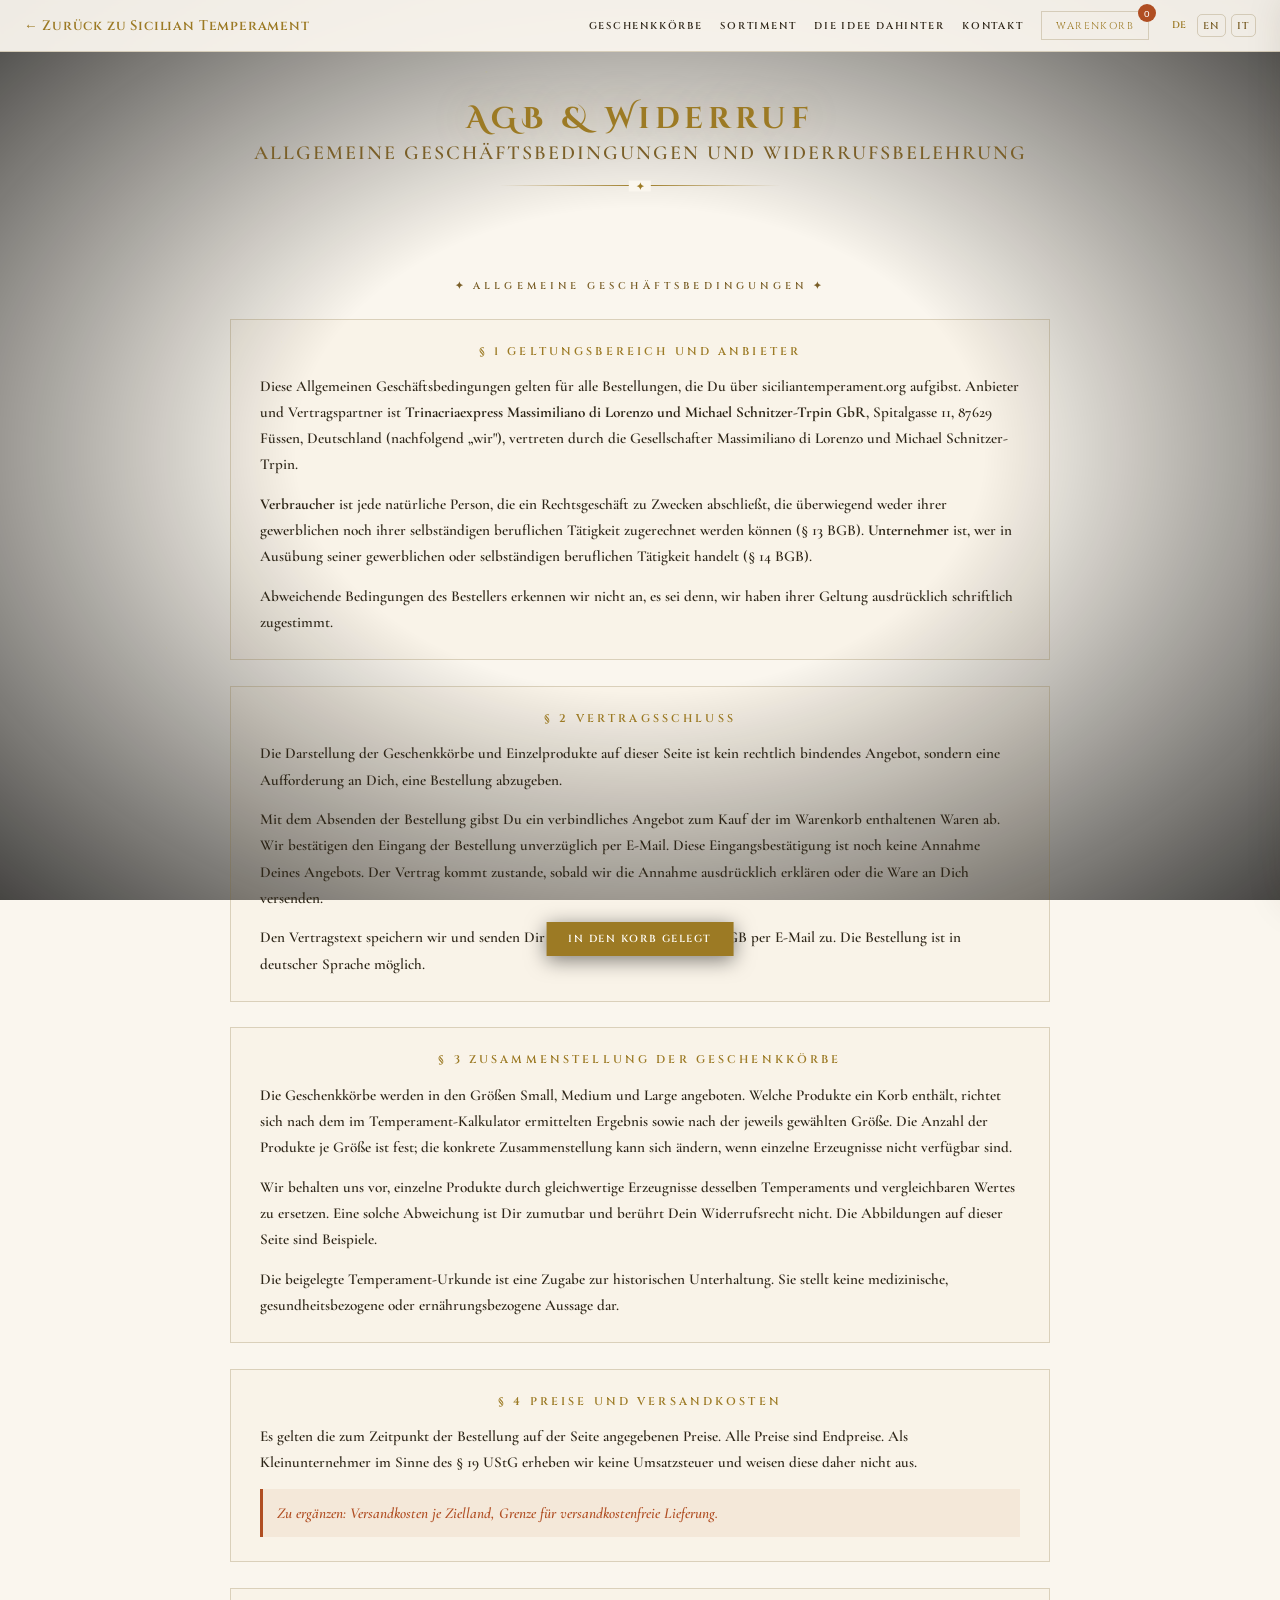
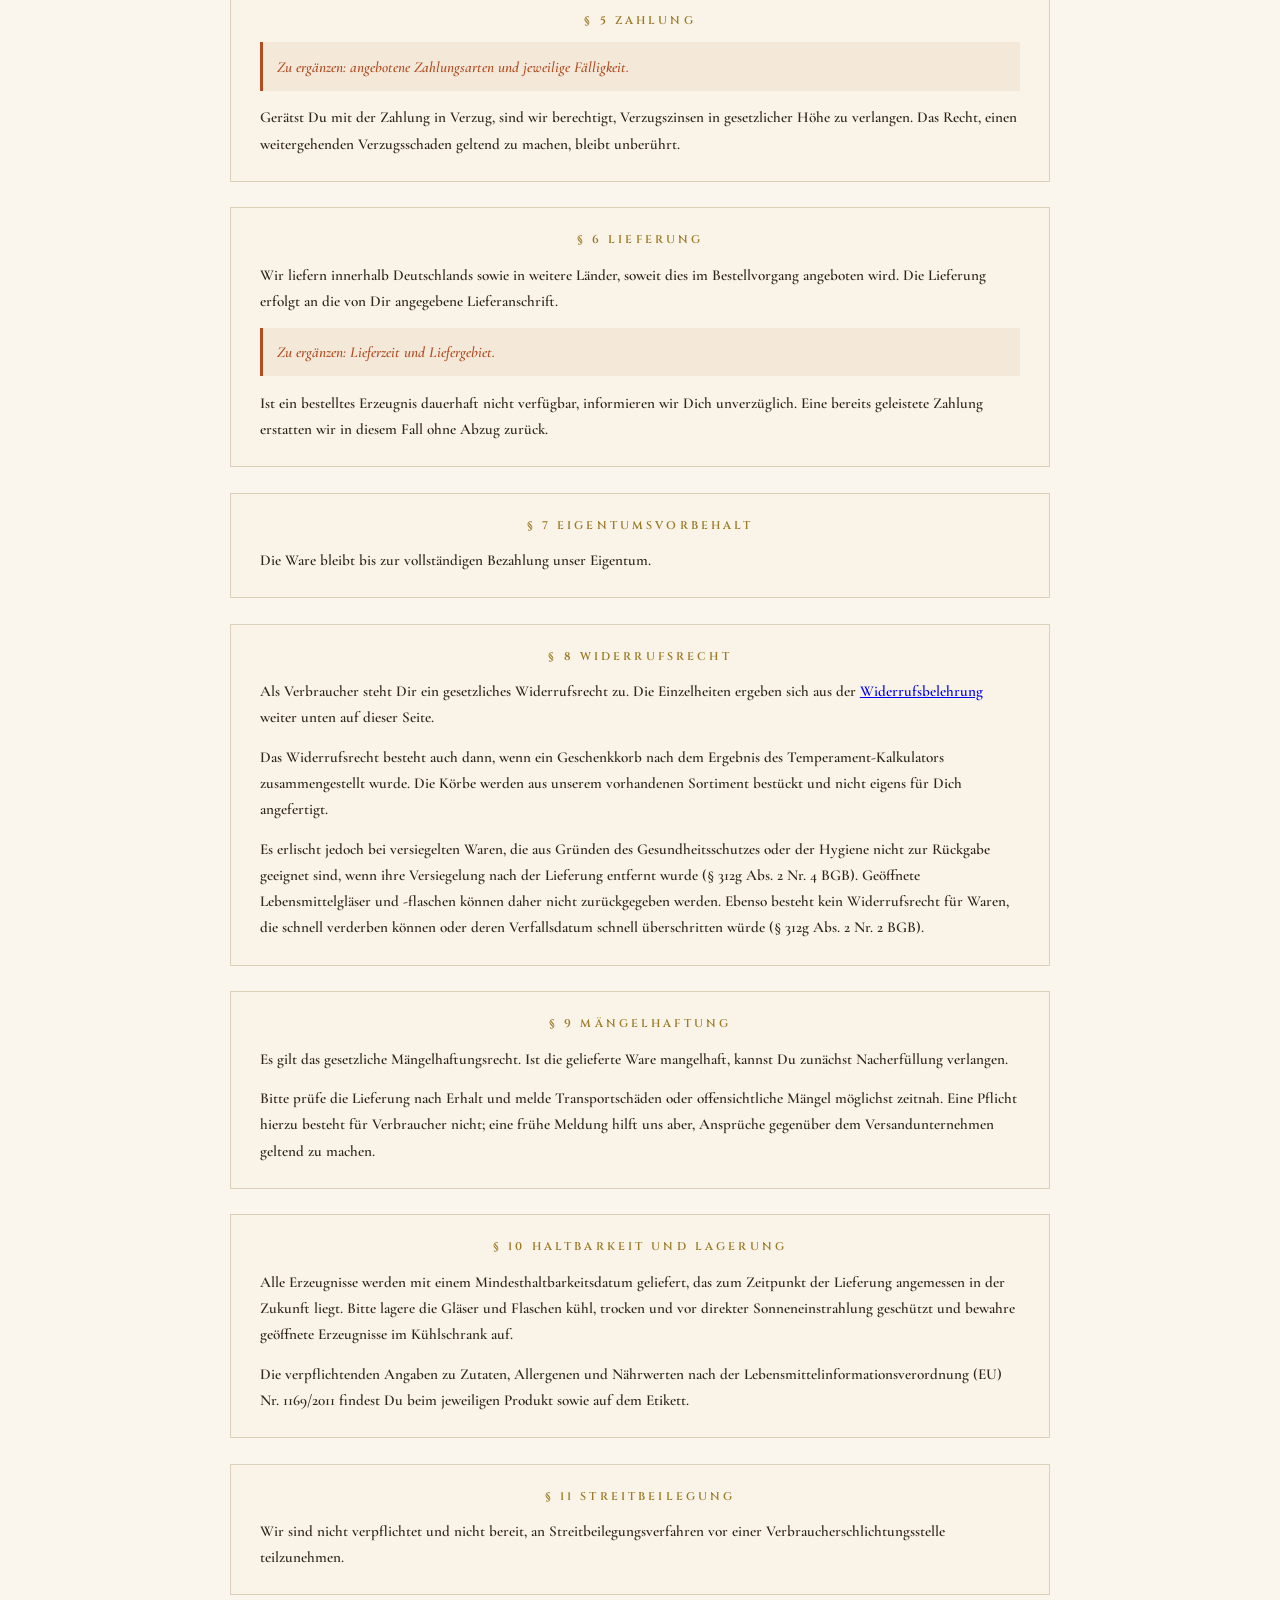
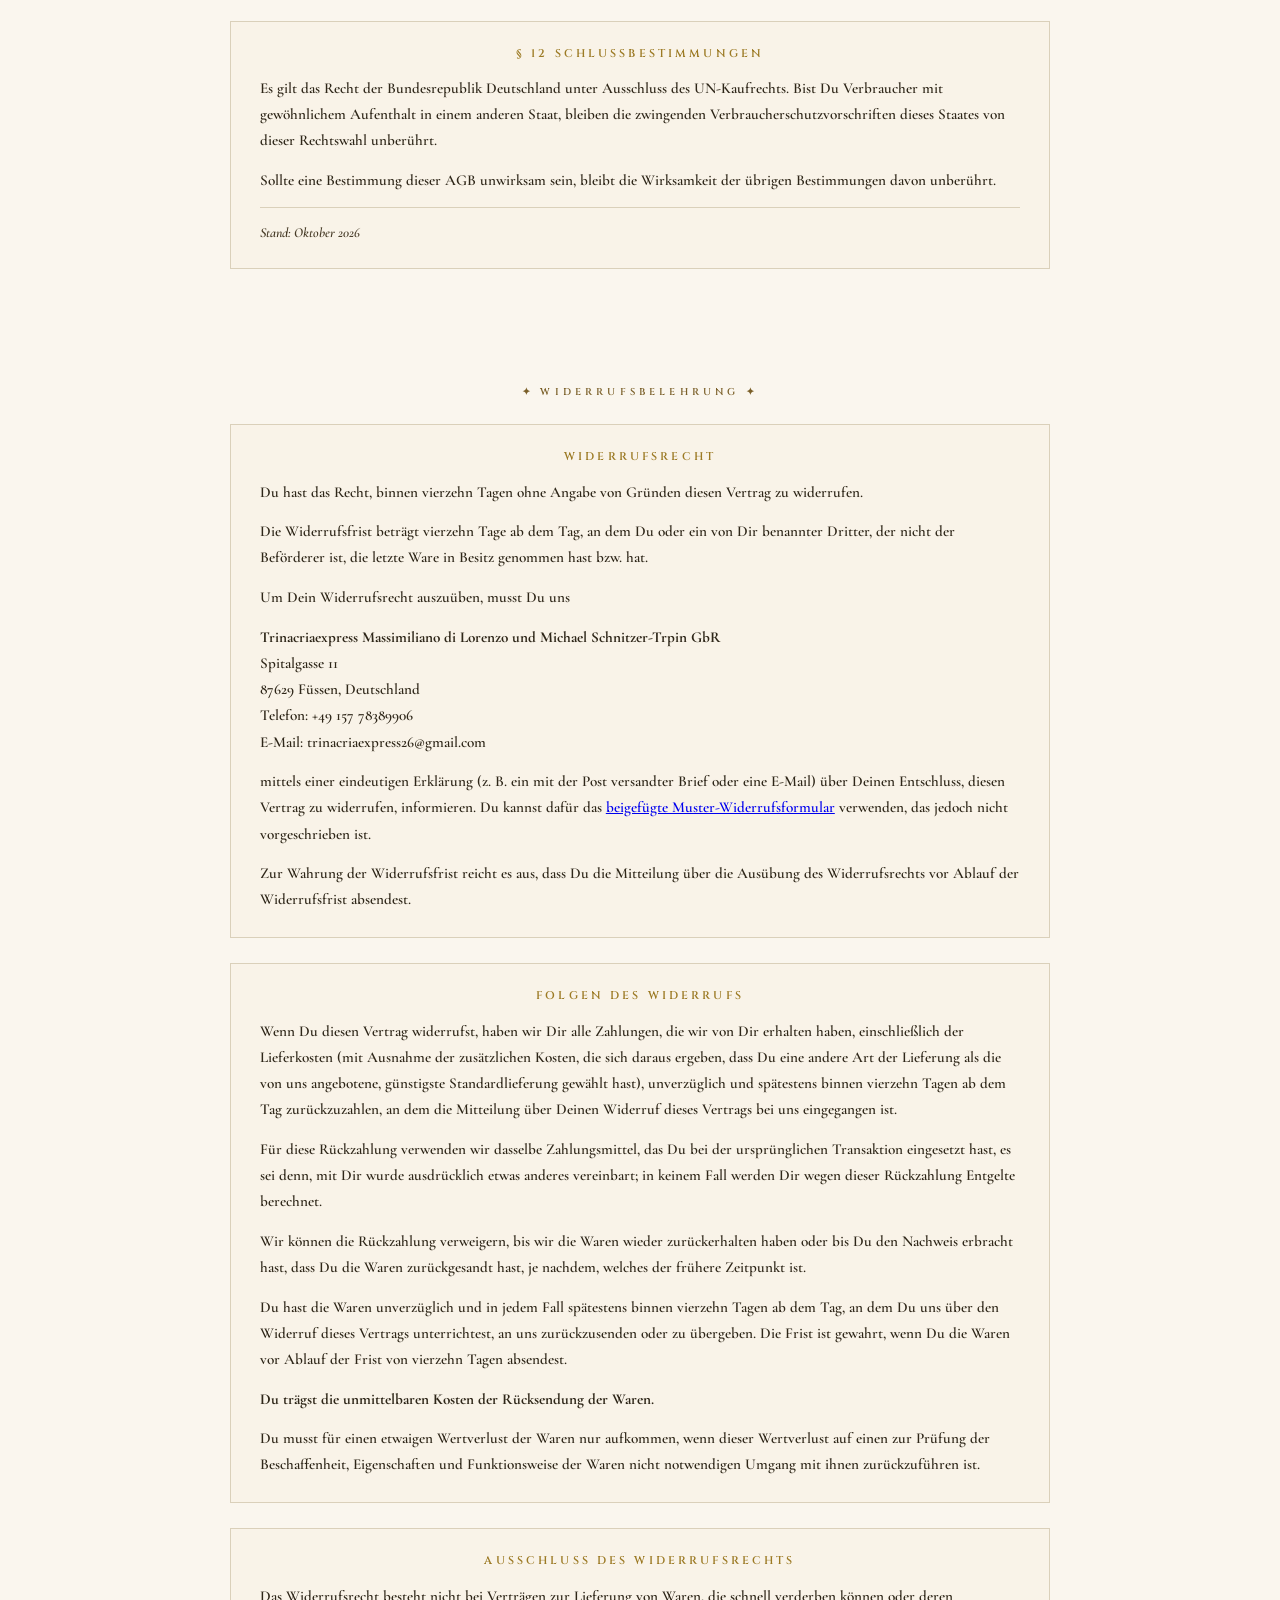
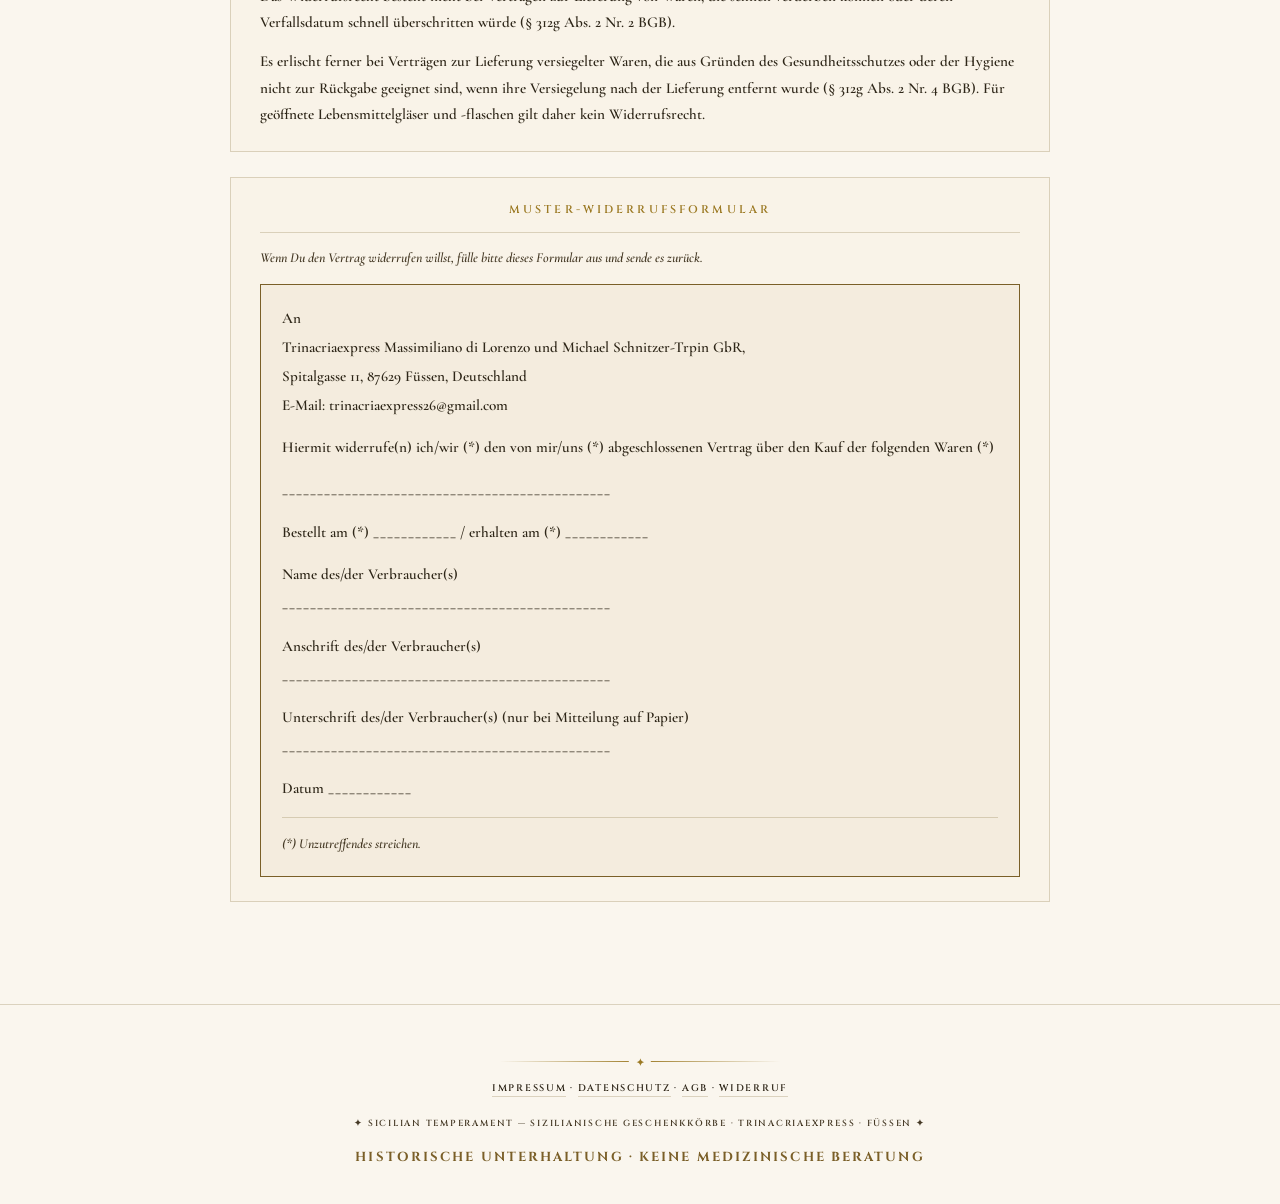
==== 01_website/agb.html @ 73ef7d47 "LMIV-Pflichtangaben im Sortiment Jede Produktkarte hat jetzt einen aufklappbaren Bereich mit Bezeich" ====
<!DOCTYPE html>
<html lang="de">
<head>
<meta charset="UTF-8">
<meta name="viewport" content="width=device-width, initial-scale=1.0">
<title>AGB &amp; Widerrufsbelehrung · Sicilian Temperament</title>
<meta name="description" content="Allgemeine Geschäftsbedingungen, Widerrufsbelehrung und Widerrufsformular von Sicilian Temperament — Trinacriaexpress, Füssen.">
<link rel="stylesheet" href="styles.css?v=31">
</head>
<body>
<div class="wrap">

<nav>
  <a class="nav-logo nav-back" href="index.html">← Zurück zu Sicilian Temperament</a>
  <div class="nav-links">
    <a href="index.html">Geschenkkörbe</a>
    <a href="sortiment.html">Sortiment</a>
    <a href="lehre.html">Die Idee dahinter</a>
    <a href="kontakt.html">Kontakt</a>
    <button class="cart-btn" onclick="toggleCart()">Warenkorb <span class="cart-count" id="cartCount">0</span></button>
    <span class="lang-switch">
      <span class="lang-cur">DE</span>
      <a href="https://siciliantemperament-org.translate.goog/agb.html?_x_tr_sl=de&amp;_x_tr_tl=en&amp;_x_tr_hl=de" rel="nofollow">EN</a>
      <a href="https://siciliantemperament-org.translate.goog/agb.html?_x_tr_sl=de&amp;_x_tr_tl=it&amp;_x_tr_hl=de" rel="nofollow">IT</a>
    </span>
  </div>
</nav>

<div class="hero" id="top">
  <h1>AGB &amp; Widerruf</h1>
  <div class="hero-sub">Allgemeine Geschäftsbedingungen und Widerrufsbelehrung</div>
  <div class="hdiv"></div>
</div>

<section id="agb">
  <div class="sec-label">✦ Allgemeine Geschäftsbedingungen ✦</div>

  <div class="legal-box">
    <div class="legal-title">§ 1 Geltungsbereich und Anbieter</div>
    <div class="legal-text">
      <p>
        Diese Allgemeinen Geschäftsbedingungen gelten für alle Bestellungen, die Du über
        siciliantemperament.org aufgibst. Anbieter und Vertragspartner ist
        <strong>Trinacriaexpress Massimiliano di Lorenzo und Michael Schnitzer-Trpin GbR</strong>,
        Spitalgasse 11, 87629 Füssen, Deutschland (nachfolgend „wir"), vertreten durch die
        Gesellschafter Massimiliano di Lorenzo und Michael Schnitzer-Trpin.
      </p>
      <p>
        <strong>Verbraucher</strong> ist jede natürliche Person, die ein Rechtsgeschäft zu Zwecken
        abschließt, die überwiegend weder ihrer gewerblichen noch ihrer selbständigen beruflichen
        Tätigkeit zugerechnet werden können (§ 13 BGB). <strong>Unternehmer</strong> ist, wer in
        Ausübung seiner gewerblichen oder selbständigen beruflichen Tätigkeit handelt (§ 14 BGB).
      </p>
      <p>
        Abweichende Bedingungen des Bestellers erkennen wir nicht an, es sei denn, wir haben ihrer
        Geltung ausdrücklich schriftlich zugestimmt.
      </p>
    </div>
  </div>

  <div class="legal-box">
    <div class="legal-title">§ 2 Vertragsschluss</div>
    <div class="legal-text">
      <p>
        Die Darstellung der Geschenkkörbe und Einzelprodukte auf dieser Seite ist kein rechtlich
        bindendes Angebot, sondern eine Aufforderung an Dich, eine Bestellung abzugeben.
      </p>
      <p>
        Mit dem Absenden der Bestellung gibst Du ein verbindliches Angebot zum Kauf der im Warenkorb
        enthaltenen Waren ab. Wir bestätigen den Eingang der Bestellung unverzüglich per E-Mail.
        Diese Eingangsbestätigung ist noch keine Annahme Deines Angebots. Der Vertrag kommt zustande,
        sobald wir die Annahme ausdrücklich erklären oder die Ware an Dich versenden.
      </p>
      <p>
        Den Vertragstext speichern wir und senden Dir die Bestelldaten sowie diese AGB per E-Mail zu.
        Die Bestellung ist in deutscher Sprache möglich.
      </p>
    </div>
  </div>

  <div class="legal-box">
    <div class="legal-title">§ 3 Zusammenstellung der Geschenkkörbe</div>
    <div class="legal-text">
      <p>
        Die Geschenkkörbe werden in den Größen Small, Medium und Large angeboten. Welche Produkte
        ein Korb enthält, richtet sich nach dem im Temperament-Kalkulator ermittelten Ergebnis sowie
        nach der jeweils gewählten Größe. Die Anzahl der Produkte je Größe ist fest; die konkrete
        Zusammenstellung kann sich ändern, wenn einzelne Erzeugnisse nicht verfügbar sind.
      </p>
      <p>
        Wir behalten uns vor, einzelne Produkte durch gleichwertige Erzeugnisse desselben
        Temperaments und vergleichbaren Wertes zu ersetzen. Eine solche Abweichung ist Dir zumutbar
        und berührt Dein Widerrufsrecht nicht. Die Abbildungen auf dieser Seite sind Beispiele.
      </p>
      <p>
        Die beigelegte Temperament-Urkunde ist eine Zugabe zur historischen Unterhaltung. Sie stellt
        keine medizinische, gesundheitsbezogene oder ernährungsbezogene Aussage dar.
      </p>
    </div>
  </div>

  <div class="legal-box">
    <div class="legal-title">§ 4 Preise und Versandkosten</div>
    <div class="legal-text">
      <p>
        Es gelten die zum Zeitpunkt der Bestellung auf der Seite angegebenen Preise. Alle Preise sind
        Endpreise. Als Kleinunternehmer im Sinne des § 19 UStG erheben wir keine Umsatzsteuer und
        weisen diese daher nicht aus.
      </p>
      <p class="legal-luecke">
        Zu ergänzen: Versandkosten je Zielland, Grenze für versandkostenfreie Lieferung.
      </p>
    </div>
  </div>

  <div class="legal-box">
    <div class="legal-title">§ 5 Zahlung</div>
    <div class="legal-text">
      <p class="legal-luecke">
        Zu ergänzen: angebotene Zahlungsarten und jeweilige Fälligkeit.
      </p>
      <p>
        Gerätst Du mit der Zahlung in Verzug, sind wir berechtigt, Verzugszinsen in gesetzlicher Höhe
        zu verlangen. Das Recht, einen weitergehenden Verzugsschaden geltend zu machen, bleibt unberührt.
      </p>
    </div>
  </div>

  <div class="legal-box">
    <div class="legal-title">§ 6 Lieferung</div>
    <div class="legal-text">
      <p>
        Wir liefern innerhalb Deutschlands sowie in weitere Länder, soweit dies im Bestellvorgang
        angeboten wird. Die Lieferung erfolgt an die von Dir angegebene Lieferanschrift.
      </p>
      <p class="legal-luecke">
        Zu ergänzen: Lieferzeit und Liefergebiet.
      </p>
      <p>
        Ist ein bestelltes Erzeugnis dauerhaft nicht verfügbar, informieren wir Dich unverzüglich.
        Eine bereits geleistete Zahlung erstatten wir in diesem Fall ohne Abzug zurück.
      </p>
    </div>
  </div>

  <div class="legal-box">
    <div class="legal-title">§ 7 Eigentumsvorbehalt</div>
    <div class="legal-text">
      <p>
        Die Ware bleibt bis zur vollständigen Bezahlung unser Eigentum.
      </p>
    </div>
  </div>

  <div class="legal-box">
    <div class="legal-title">§ 8 Widerrufsrecht</div>
    <div class="legal-text">
      <p>
        Als Verbraucher steht Dir ein gesetzliches Widerrufsrecht zu. Die Einzelheiten ergeben sich
        aus der <a href="#widerruf">Widerrufsbelehrung</a> weiter unten auf dieser Seite.
      </p>
      <p>
        Das Widerrufsrecht besteht auch dann, wenn ein Geschenkkorb nach dem Ergebnis des
        Temperament-Kalkulators zusammengestellt wurde. Die Körbe werden aus unserem vorhandenen
        Sortiment bestückt und nicht eigens für Dich angefertigt.
      </p>
      <p>
        Es erlischt jedoch bei versiegelten Waren, die aus Gründen des Gesundheitsschutzes oder der
        Hygiene nicht zur Rückgabe geeignet sind, wenn ihre Versiegelung nach der Lieferung entfernt
        wurde (§ 312g Abs. 2 Nr. 4 BGB). Geöffnete Lebensmittelgläser und ‑flaschen können daher
        nicht zurückgegeben werden. Ebenso besteht kein Widerrufsrecht für Waren, die schnell
        verderben können oder deren Verfallsdatum schnell überschritten würde
        (§ 312g Abs. 2 Nr. 2 BGB).
      </p>
    </div>
  </div>

  <div class="legal-box">
    <div class="legal-title">§ 9 Mängelhaftung</div>
    <div class="legal-text">
      <p>
        Es gilt das gesetzliche Mängelhaftungsrecht. Ist die gelieferte Ware mangelhaft, kannst Du
        zunächst Nacherfüllung verlangen.
      </p>
      <p>
        Bitte prüfe die Lieferung nach Erhalt und melde Transportschäden oder offensichtliche Mängel
        möglichst zeitnah. Eine Pflicht hierzu besteht für Verbraucher nicht; eine frühe Meldung hilft
        uns aber, Ansprüche gegenüber dem Versandunternehmen geltend zu machen.
      </p>
    </div>
  </div>

  <div class="legal-box">
    <div class="legal-title">§ 10 Haltbarkeit und Lagerung</div>
    <div class="legal-text">
      <p>
        Alle Erzeugnisse werden mit einem Mindesthaltbarkeitsdatum geliefert, das zum Zeitpunkt der
        Lieferung angemessen in der Zukunft liegt. Bitte lagere die Gläser und Flaschen kühl, trocken
        und vor direkter Sonneneinstrahlung geschützt und bewahre geöffnete Erzeugnisse im Kühlschrank auf.
      </p>
      <p>
        Die verpflichtenden Angaben zu Zutaten, Allergenen und Nährwerten nach der
        Lebensmittelinformationsverordnung (EU) Nr. 1169/2011 findest Du beim jeweiligen Produkt
        sowie auf dem Etikett.
      </p>
    </div>
  </div>

  <div class="legal-box">
    <div class="legal-title">§ 11 Streitbeilegung</div>
    <div class="legal-text">
      <p>
        Wir sind nicht verpflichtet und nicht bereit, an Streitbeilegungsverfahren vor einer
        Verbraucherschlichtungsstelle teilzunehmen.
      </p>
    </div>
  </div>

  <div class="legal-box">
    <div class="legal-title">§ 12 Schlussbestimmungen</div>
    <div class="legal-text">
      <p>
        Es gilt das Recht der Bundesrepublik Deutschland unter Ausschluss des UN-Kaufrechts. Bist Du
        Verbraucher mit gewöhnlichem Aufenthalt in einem anderen Staat, bleiben die zwingenden
        Verbraucherschutzvorschriften dieses Staates von dieser Rechtswahl unberührt.
      </p>
      <p>
        Sollte eine Bestimmung dieser AGB unwirksam sein, bleibt die Wirksamkeit der übrigen
        Bestimmungen davon unberührt.
      </p>
      <p class="legal-note">Stand: Oktober 2026</p>
    </div>
  </div>
</section>

<section id="widerruf">
  <div class="sec-label">✦ Widerrufsbelehrung ✦</div>

  <div class="legal-box">
    <div class="legal-title">Widerrufsrecht</div>
    <div class="legal-text">
      <p>
        Du hast das Recht, binnen vierzehn Tagen ohne Angabe von Gründen diesen Vertrag zu widerrufen.
      </p>
      <p>
        Die Widerrufsfrist beträgt vierzehn Tage ab dem Tag, an dem Du oder ein von Dir benannter
        Dritter, der nicht der Beförderer ist, die letzte Ware in Besitz genommen hast bzw. hat.
      </p>
      <p>
        Um Dein Widerrufsrecht auszuüben, musst Du uns
      </p>
      <p>
        <strong>Trinacriaexpress Massimiliano di Lorenzo und Michael Schnitzer-Trpin GbR</strong><br>
        Spitalgasse 11<br>
        87629 Füssen, Deutschland<br>
        Telefon: +49 157 78389906<br>
        E-Mail: trinacriaexpress26@gmail.com
      </p>
      <p>
        mittels einer eindeutigen Erklärung (z. B. ein mit der Post versandter Brief oder eine E-Mail)
        über Deinen Entschluss, diesen Vertrag zu widerrufen, informieren. Du kannst dafür das
        <a href="#widerrufsformular">beigefügte Muster-Widerrufsformular</a> verwenden, das jedoch
        nicht vorgeschrieben ist.
      </p>
      <p>
        Zur Wahrung der Widerrufsfrist reicht es aus, dass Du die Mitteilung über die Ausübung des
        Widerrufsrechts vor Ablauf der Widerrufsfrist absendest.
      </p>
    </div>
  </div>

  <div class="legal-box">
    <div class="legal-title">Folgen des Widerrufs</div>
    <div class="legal-text">
      <p>
        Wenn Du diesen Vertrag widerrufst, haben wir Dir alle Zahlungen, die wir von Dir erhalten
        haben, einschließlich der Lieferkosten (mit Ausnahme der zusätzlichen Kosten, die sich daraus
        ergeben, dass Du eine andere Art der Lieferung als die von uns angebotene, günstigste
        Standardlieferung gewählt hast), unverzüglich und spätestens binnen vierzehn Tagen ab dem Tag
        zurückzuzahlen, an dem die Mitteilung über Deinen Widerruf dieses Vertrags bei uns eingegangen
        ist.
      </p>
      <p>
        Für diese Rückzahlung verwenden wir dasselbe Zahlungsmittel, das Du bei der ursprünglichen
        Transaktion eingesetzt hast, es sei denn, mit Dir wurde ausdrücklich etwas anderes vereinbart;
        in keinem Fall werden Dir wegen dieser Rückzahlung Entgelte berechnet.
      </p>
      <p>
        Wir können die Rückzahlung verweigern, bis wir die Waren wieder zurückerhalten haben oder bis
        Du den Nachweis erbracht hast, dass Du die Waren zurückgesandt hast, je nachdem, welches der
        frühere Zeitpunkt ist.
      </p>
      <p>
        Du hast die Waren unverzüglich und in jedem Fall spätestens binnen vierzehn Tagen ab dem Tag,
        an dem Du uns über den Widerruf dieses Vertrags unterrichtest, an uns zurückzusenden oder zu
        übergeben. Die Frist ist gewahrt, wenn Du die Waren vor Ablauf der Frist von vierzehn Tagen
        absendest.
      </p>
      <p>
        <strong>Du trägst die unmittelbaren Kosten der Rücksendung der Waren.</strong>
      </p>
      <p>
        Du musst für einen etwaigen Wertverlust der Waren nur aufkommen, wenn dieser Wertverlust auf
        einen zur Prüfung der Beschaffenheit, Eigenschaften und Funktionsweise der Waren nicht
        notwendigen Umgang mit ihnen zurückzuführen ist.
      </p>
    </div>
  </div>

  <div class="legal-box">
    <div class="legal-title">Ausschluss des Widerrufsrechts</div>
    <div class="legal-text">
      <p>
        Das Widerrufsrecht besteht nicht bei Verträgen zur Lieferung von Waren, die schnell verderben
        können oder deren Verfallsdatum schnell überschritten würde (§ 312g Abs. 2 Nr. 2 BGB).
      </p>
      <p>
        Es erlischt ferner bei Verträgen zur Lieferung versiegelter Waren, die aus Gründen des
        Gesundheitsschutzes oder der Hygiene nicht zur Rückgabe geeignet sind, wenn ihre Versiegelung
        nach der Lieferung entfernt wurde (§ 312g Abs. 2 Nr. 4 BGB). Für geöffnete Lebensmittelgläser
        und ‑flaschen gilt daher kein Widerrufsrecht.
      </p>
    </div>
  </div>

  <div class="legal-box" id="widerrufsformular">
    <div class="legal-title">Muster-Widerrufsformular</div>
    <div class="legal-text">
      <p class="legal-note">
        Wenn Du den Vertrag widerrufen willst, fülle bitte dieses Formular aus und sende es zurück.
      </p>
      <div class="widerruf-formular">
        <p>
          An<br>
          Trinacriaexpress Massimiliano di Lorenzo und Michael Schnitzer-Trpin GbR,<br>
          Spitalgasse 11, 87629 Füssen, Deutschland<br>
          E-Mail: trinacriaexpress26@gmail.com
        </p>
        <p>
          Hiermit widerrufe(n) ich/wir (*) den von mir/uns (*) abgeschlossenen Vertrag über den Kauf
          der folgenden Waren (*)
        </p>
        <p>
          _______________________________________________
        </p>
        <p>
          Bestellt am (*) ____________ / erhalten am (*) ____________
        </p>
        <p>
          Name des/der Verbraucher(s)<br>
          _______________________________________________
        </p>
        <p>
          Anschrift des/der Verbraucher(s)<br>
          _______________________________________________
        </p>
        <p>
          Unterschrift des/der Verbraucher(s) (nur bei Mitteilung auf Papier)<br>
          _______________________________________________
        </p>
        <p>
          Datum ____________
        </p>
        <p class="legal-note">(*) Unzutreffendes streichen.</p>
      </div>
    </div>
  </div>
</section>

<footer>
  <div class="hdiv"></div>
  <div class="footer-links">
    <a href="kontakt.html#rechtliches">Impressum</a> · <a href="kontakt.html#rechtliches">Datenschutz</a> · <a href="agb.html">AGB</a> · <a href="agb.html#widerruf">Widerruf</a>
  </div>
  <div class="colo" style="margin-top:1.2rem;">
    ✦ SICILIAN TEMPERAMENT — Sizilianische Geschenkkörbe · Trinacriaexpress · Füssen ✦
  </div>
  <div class="footer-hinweis">Historische Unterhaltung · Keine medizinische Beratung</div>
</footer>

<div class="overlay" id="overlay" onclick="toggleCart()"></div>
<div class="cart-drawer" id="cartDrawer">
  <div class="cart-head"><h3>Warenkorb</h3><button class="cart-close" onclick="toggleCart()">×</button></div>
  <div class="cart-items" id="cartItems"></div>
  <div class="cart-foot">
    <div class="cart-ziel" id="cartZiel"></div>
    <button class="checkout-btn" onclick="checkout()">Zur Kasse</button>
    <div class="cart-note">Unser Webshop ist bald bereit — die Bestellfunktion ist noch im Aufbau.</div>
  </div>
</div>
<div class="toast" id="toast">In den Korb gelegt</div>

</div>
<script src="data.js?v=21"></script>
<script src="cart.js?v=21"></script>
<script src="nav.js?v=21"></script>
</body>
</html>
---- 01_website/styles.css ----
@import url('https://fonts.googleapis.com/css2?family=IM+Fell+English:ital@0;1&family=Cinzel+Decorative:wght@400;700&family=Cinzel:wght@400;600;700&family=Cormorant+Garamond:ital,wght@0,400;0,500;0,600;0,700;1,400;1,500;1,600&family=Uncial+Antiqua&display=swap');

:root {
  --gold:#9c7a24; --gold-dim:#7a5f28; --gold-lt:#c9a84c;
  --ink:#1a140c; --ink-dim:#2e2618; --ink-faint:#463a26;
  --bg:#faf6ee; --card:#ffffff;
  --border:rgba(122,95,40,.24);
  --sang:#3f6bb0; --chol:#b04e22; --mel:#4f6b52; --phleg:#2f7690;
  --mercury:#6f4fa0;
  --tile:url("data:image/svg+xml,%3Csvg xmlns='http://www.w3.org/2000/svg' width='48' height='48'%3E%3Cdefs%3E%3Cpattern id='t' width='16' height='16' patternUnits='userSpaceOnUse'%3E%3Crect width='16' height='16' fill='%23f2e6c8'/%3E%3Cpath d='M8 1L15 8L8 15L1 8Z' fill='none' stroke='%232f6ea3' stroke-width='1.4'/%3E%3Ccircle cx='8' cy='8' r='2.3' fill='%23c9a227'/%3E%3Cpath d='M1 1L4 1M1 1L1 4' stroke='%23b04e22' stroke-width='1.2'/%3E%3C/pattern%3E%3C/defs%3E%3Crect width='48' height='48' fill='url(%23t)'/%3E%3C/svg%3E");
}
*{margin:0;padding:0;box-sizing:border-box;}
html{scroll-behavior:smooth;}
body{background:var(--bg);color:var(--ink);font-family:'IM Fell English',serif;font-size:17px;font-weight:600;min-height:100vh;overflow-x:hidden;}
body.home{background-image:linear-gradient(rgba(250,246,238,.93),rgba(250,246,238,.94)),url('images/geschenke-hero.jpg');background-attachment:fixed;background-size:cover;background-position:center;}
body::before{content:'';position:fixed;inset:0;pointer-events:none;z-index:0;background-image:
 radial-gradient(1px 1px at 8% 12%,rgba(255,255,200,.5) 0%,transparent 100%),
 radial-gradient(1.5px 1.5px at 38% 8%,rgba(255,255,200,.6) 0%,transparent 100%),
 radial-gradient(1px 1px at 68% 22%,rgba(255,255,200,.4) 0%,transparent 100%),
 radial-gradient(1.5px 1.5px at 79% 68%,rgba(255,255,200,.5) 0%,transparent 100%),
 radial-gradient(1px 1px at 13% 72%,rgba(255,255,200,.4) 0%,transparent 100%),
 radial-gradient(1.5px 1.5px at 58% 91%,rgba(255,255,200,.5) 0%,transparent 100%),
 radial-gradient(1px 1px at 22% 38%,rgba(255,255,200,.3) 0%,transparent 100%),
 radial-gradient(1px 1px at 91% 43%,rgba(255,255,200,.3) 0%,transparent 100%),
 radial-gradient(1px 1px at 73% 4%,rgba(255,255,200,.4) 0%,transparent 100%),
 radial-gradient(1px 1px at 4% 48%,rgba(255,255,200,.38) 0%,transparent 100%);}
body::after{content:'';position:fixed;inset:0;pointer-events:none;z-index:0;
 background:radial-gradient(ellipse at center,transparent 38%,rgba(0,0,0,.72) 100%);}
.wrap{position:relative;z-index:1;}

/* NAV */
nav{position:sticky;top:0;z-index:100;background:rgba(250,246,238,.94);backdrop-filter:blur(6px);border-bottom:1px solid var(--border);
 display:flex;align-items:center;justify-content:space-between;padding:.7rem 1.5rem;backdrop-filter:blur(6px);flex-wrap:wrap;gap:.5rem;}
.nav-logo{font-family:'Cinzel Decorative',serif;font-size:clamp(.85rem,2vw,1.15rem);color:var(--gold);letter-spacing:.06em;text-decoration:none;}
.nav-logo span{font-family:'Cinzel',serif;font-size:.55rem;letter-spacing:.32em;color:var(--gold-dim);display:block;text-transform:uppercase;}
.nav-back{font-family:'Cinzel',serif;font-size:clamp(.68rem,1.8vw,.85rem);letter-spacing:.06em;}
.nav-back:hover{color:var(--gold-lt);}
.nav-links{display:flex;gap:1.1rem;align-items:center;flex-wrap:wrap;}
.nav-links a{font-family:'Cinzel',serif;font-size:.62rem;letter-spacing:.18em;text-transform:uppercase;color:var(--ink-dim);text-decoration:none;transition:color .2s;}
.nav-links a:hover{color:var(--gold);}
.cart-btn{position:relative;cursor:pointer;background:none;border:1px solid var(--border);color:var(--gold);
 font-family:'Cinzel',serif;font-size:.62rem;letter-spacing:.14em;text-transform:uppercase;padding:.4rem .9rem;transition:all .2s;}
.cart-btn:hover{border-color:var(--gold);background:rgba(201,168,76,.06);}
.lang-switch{display:inline-flex;gap:.3rem;align-items:center;font-family:'Cinzel',serif;font-size:.6rem;letter-spacing:.08em;}
.lang-switch .lang-cur{color:var(--gold);padding:.2rem .3rem;}
.lang-switch a{color:var(--gold-dim);text-decoration:none;padding:.2rem .3rem;border:1px solid var(--border);border-radius:5px;transition:all .2s;}
.lang-switch a:hover{color:var(--gold);border-color:var(--gold);}
.cart-count{position:absolute;top:-8px;right:-8px;background:var(--chol);color:#fff;border-radius:50%;width:18px;height:18px;font-size:.62rem;display:flex;align-items:center;justify-content:center;font-family:sans-serif;}

/* NAVIGATION AUF DEM HANDY — seitliche Leiste statt dreizeiliger Kopfzeile.
   Der Knopf sitzt unten links in Daumenreichweite; die Leiste faehrt von
   links ein. Bleibt unter dem Warenkorb (z-index 200), damit sich beide
   nicht ueberdecken. */
.nav-toggle{display:none;}
@media(max-width:720px){
  /* backdrop-filter macht nav zum Bezugsrahmen fuer position:fixed — die
     Leiste haenge sonst am Kopf statt am Bildschirmrand. Daher hier aus. */
  nav{padding:.95rem 1rem 1.1rem;backdrop-filter:none;-webkit-backdrop-filter:none;background:rgba(250,246,238,.97);}
  /* Knopf oben links, gross genug um sofort aufzufallen. nav bekommt links
     Platz, damit das Logo nicht darunter liegt. */
  nav{padding-left:4.9rem;}
  .nav-toggle{position:fixed;left:.7rem;top:.55rem;z-index:130;display:flex;flex-direction:column;
    justify-content:center;gap:7px;width:3.9rem;height:3.9rem;padding:0 .95rem;cursor:pointer;
    border:2px solid var(--gold);border-radius:50%;background:rgba(250,246,238,.98);
    box-shadow:0 5px 18px rgba(60,45,20,.34);}
  .nav-toggle span{display:block;height:3px;background:var(--gold);border-radius:2px;transition:transform .25s,opacity .25s;}
  body.nav-offen .nav-toggle span:nth-child(1){transform:translateY(10px) rotate(45deg);}
  body.nav-offen .nav-toggle span:nth-child(2){opacity:0;}
  body.nav-offen .nav-toggle span:nth-child(3){transform:translateY(-10px) rotate(-45deg);}
  .nav-links{position:fixed;left:0;top:0;z-index:120;width:min(76vw,290px);max-height:100vh;
    overflow-y:auto;flex-direction:column;align-items:flex-start;gap:1.15rem;
    padding:5.2rem 1.4rem 2rem;background:rgba(250,246,238,.985);
    border-right:1px solid var(--border);
    box-shadow:8px 0 30px rgba(60,45,20,.26);
    transform:translateX(-102%);transition:transform .3s ease;}
  body.nav-offen .nav-links{transform:none;}
  .nav-links a{font-size:.78rem;letter-spacing:.16em;}
  .cart-btn{width:100%;text-align:left;font-size:.72rem;padding:.55rem .9rem;}
  /* Sprachwahl gross genug zum Antippen — vorher war sie kaum zu treffen */
  .lang-switch{gap:.5rem;font-size:.78rem;}
  .lang-switch a,.lang-switch .lang-cur{padding:.5rem .8rem;min-width:2.9rem;text-align:center;}
}
@media(prefers-reduced-motion:reduce){.nav-links{transition:none;}}

/* HERO */
.hero{text-align:center;padding:3.2rem 1.5rem 1.8rem;}
.hero-orna{font-family:'Cinzel',serif;font-size:.64rem;letter-spacing:.5em;color:var(--gold-dim);text-transform:uppercase;margin-bottom:1.1rem;}
/* HERO-FOTO (Platzhalter, blendet echtes Bild ein sobald vorhanden) */
.hero-photo{position:relative;max-width:960px;margin:2rem auto 0;aspect-ratio:16/7;overflow:hidden;border:1px solid var(--border);background:linear-gradient(135deg,#1c1712,#26201a);}
.hero-photo-img{width:100%;height:100%;object-fit:cover;display:block;}
.hero-photo-ph{position:absolute;inset:0;display:none;flex-direction:column;align-items:center;justify-content:center;gap:.5rem;color:var(--gold-dim);}
.hero-photo.noimg .hero-photo-img{display:none;}
.hero-photo.noimg .hero-photo-ph{display:flex;}
.hero-photo-gl{font-size:2.4rem;opacity:.5;}
.hero-photo-tx{font-family:'Cinzel',serif;font-size:.6rem;letter-spacing:.28em;text-transform:uppercase;opacity:.6;}
h1{font-family:'Cinzel Decorative',serif;font-size:clamp(1.8rem,5.2vw,3.8rem);color:var(--gold);text-shadow:0 0 45px rgba(201,168,76,.3);line-height:1.08;margin-bottom:.35rem;}
.hero-sub{font-family:'Cinzel Decorative',serif;font-size:clamp(1.1rem,3.4vw,1.9rem);color:var(--gold-dim);letter-spacing:.04em;text-transform:none;margin-bottom:1.4rem;line-height:1.25;}
/* "TEMPERAMENT" ist das laengste Wort und bestimmt die moegliche Groesse:
   es misst rund das 8,4-fache der Schriftgroesse. Statt fester Stufen daher
   direkt aus der verfuegbaren Breite gerechnet (abzueglich Rand und
   Scrollbalken), nach oben auf 8rem begrenzt. So wird die Zeile so gross
   wie moeglich, ohne je ueber den Rand zu laufen. */
.hero h1{font-size:clamp(1.05rem,2.6vw,1.9rem);letter-spacing:.16em;margin-bottom:.3rem;}
/* Reihenfolge im Kopf: Geschenkkoerbe, Unterzeile, dann der Markenname */
/* Die Aussage traegt jetzt die Groesse, der Markenname steht klein darunter.
   Teiler 11 statt 8,7, weil "Geschenkkoerbe," laenger ist als "TEMPERAMENT". */
.hero-kicker{font-family:'Cinzel Decorative',serif;font-size:min(8rem,calc((100vw - 4rem) / 11));color:var(--gold);letter-spacing:.03em;line-height:1.12;margin:0 auto .3rem;text-shadow:0 0 45px rgba(201,168,76,.3);}
.hero .hero-sub{font-family:'Cormorant Garamond',serif;font-size:clamp(.95rem,1.9vw,1.25rem);font-weight:600;letter-spacing:.1em;text-transform:uppercase;margin-bottom:1rem;}
.hdiv{width:280px;height:1px;background:linear-gradient(to right,transparent,var(--gold),transparent);margin:1.2rem auto;position:relative;}
.hdiv::before{content:'✦';position:absolute;top:50%;left:50%;transform:translate(-50%,-50%);color:var(--gold);background:var(--bg);padding:0 .45rem;font-size:.62rem;}
.hero-text{max-width:640px;margin:0 auto 1.5rem;font-family:'Cormorant Garamond',serif;font-style:italic;font-size:1.02rem;color:var(--ink-dim);line-height:1.78;}
.cta{display:inline-block;font-family:'Cinzel',serif;font-size:.68rem;letter-spacing:.25em;text-transform:uppercase;color:var(--gold);border:1px solid var(--gold);padding:.72rem 2.1rem;text-decoration:none;transition:all .25s;background:rgba(201,168,76,.04);}
.cta:hover{background:rgba(201,168,76,.14);box-shadow:0 0 25px rgba(201,168,76,.2);}

/* ANLASS-BAND */
.occasions{display:flex;justify-content:center;gap:2.2rem;flex-wrap:wrap;padding:1.4rem 1.5rem;border-top:1px solid var(--border);border-bottom:1px solid var(--border);max-width:860px;margin:1.8rem auto 0;}
.occ{text-align:center;}
.occ-icon{font-size:1.5rem;margin-bottom:.3rem;}
.occ-name{font-family:'Cinzel',serif;font-size:.6rem;letter-spacing:.22em;text-transform:uppercase;color:var(--gold);}
.occ-sub{font-family:'IM Fell English',serif;font-style:italic;font-size:.68rem;color:var(--ink-faint);}

section{max-width:1120px;margin:0 auto;padding:2.8rem 1.5rem;}
.sec-label{font-family:'Cinzel',serif;font-size:.62rem;letter-spacing:.42em;text-transform:uppercase;color:var(--gold-dim);text-align:center;margin-bottom:.45rem;}
.sec-title{font-family:'Cinzel Decorative',serif;font-size:clamp(1.15rem,2.9vw,1.9rem);color:var(--gold);text-align:center;margin-bottom:1.7rem;}

/* CALC */
/* Kalkulator ueber die volle Breite — das Seitenfoto ist entfallen.
   952px = Innenbreite des Korb-Karussells darueber (1000px minus 2x1.5rem
   Innenabstand von .hero-top-row), damit beide buendig stehen. */
.calc-layout{max-width:952px;margin:0 auto;}

/* ===== PAPYRUSROLLE =====
   Der Kalkulator entrollt sich beim Heranscrollen. Stab und Knäufe sind
   reine CSS-Verläufe, also aufloesungsunabhaengig — auf Retina- wie auf
   4K-Schirmen gestochen scharf, ohne eine einzige Bilddatei.
   Das Aufrollen laeuft ueber grid-template-rows 0fr -> 1fr; damit
   animiert die echte Inhaltshoehe, ohne sie in JS messen zu muessen. */
.papyrus{position:relative;}
.papyrus-rod{display:block;position:relative;height:26px;margin:0 14px;border-radius:13px;z-index:2;
  background:
    repeating-linear-gradient(90deg,rgba(0,0,0,.10) 0 2px,rgba(255,255,255,.05) 2px 6px),
    linear-gradient(180deg,#a5813f 0%,#7d5f2c 28%,#4a3617 62%,#7a5d2b 88%,#5b4520 100%);
  box-shadow:0 4px 14px rgba(40,28,10,.42),inset 0 1px 0 rgba(255,231,176,.35);}
.papyrus-rod::before,.papyrus-rod::after{content:'';position:absolute;top:50%;width:22px;height:36px;
  transform:translateY(-50%);border-radius:50%;
  background:radial-gradient(circle at 38% 32%,#c9a227 0%,#8a6a34 45%,#4a3617 100%);
  box-shadow:0 3px 10px rgba(40,28,10,.45);}
.papyrus-rod::before{left:-14px;}
.papyrus-rod::after{right:-14px;}
.papyrus-rod-top{margin-bottom:-6px;}
.papyrus-rod-bottom{margin-top:-6px;}
/* Die Bahn: standardmaessig offen, damit der Kalkulator auch ohne
   JavaScript sichtbar bleibt. Ein winziges Skript direkt hinter der Rolle
   setzt .rolled noch vor dem ersten Zeichnen; die Hoehe wird beim Entrollen
   in JS gemessen und animiert (ein fr-Track loeste hier zu 0 auf). */
.papyrus-sheet{overflow:hidden;transition:height 1.9s cubic-bezier(.22,.61,.36,1);}
.papyrus.rolled .papyrus-sheet{height:0;}
.papyrus-sheet-inner{position:relative;}
/* Schattenkante direkt unter dem oberen Stab, wie bei aufgerolltem Papier */
.papyrus-sheet-inner::before{content:'';position:absolute;left:0;right:0;top:0;height:26px;z-index:3;
  pointer-events:none;background:linear-gradient(180deg,rgba(40,28,10,.34),rgba(40,28,10,0));}
/* Bewusst keine zusaetzliche Einblendung des Inhalts: Eine unterbrochene
   oder gedrosselte Opazitaets-Transition kann den Kalkulator unsichtbar
   stehen lassen. Das Entrollen allein traegt den Effekt. */
@media(prefers-reduced-motion:reduce){.papyrus-sheet{transition:none;}}
.calc-box{position:relative;border:15px solid #c9a227;border-image:var(--tile) 16 round;border-radius:6px;
  background:
    radial-gradient(circle at 18% 12%,rgba(180,150,90,.12),transparent 42%),
    radial-gradient(circle at 88% 85%,rgba(150,120,70,.12),transparent 46%),
    linear-gradient(#faf3e2,#f1e7cd);
  padding:2rem 1.9rem;
  box-shadow:inset 0 0 70px rgba(150,120,60,.10),0 16px 48px rgba(60,45,20,.16);}
.occ-side{flex:none;flex-direction:column;align-items:center;gap:.55rem;max-width:none;margin:0;padding:1.3rem 1.2rem;justify-content:center;text-align:center;border:1px solid var(--border);border-radius:14px;background-image:linear-gradient(rgba(255,253,248,.82),rgba(255,253,248,.82)),url('images/anlaesse-bg.jpg');background-size:cover;background-position:center;height:100%;box-sizing:border-box;}
.occ-side-title{font-family:'Cinzel',serif;font-size:.72rem;letter-spacing:.24em;text-transform:uppercase;color:var(--gold);margin-bottom:.45rem;text-align:center;}
.occ-side .occ{display:flex;align-items:center;justify-content:center;gap:.6rem;text-align:center;font-family:'Cormorant Garamond',serif;font-size:1.4rem;font-weight:600;color:var(--ink);}
.occ-side .occ .occ-icon{font-size:1.35rem;}
.occ-side .occ .occ-icon{font-size:1.1rem;margin:0;}
.calc-title{font-family:'Uncial Antiqua',serif;font-size:1.35rem;color:var(--gold);margin-bottom:.3rem;text-align:center;letter-spacing:.03em;}
.meander{display:block;margin:.35rem auto 1.35rem;max-width:75%;opacity:.85;}
.calc-sub{font-family:'Cinzel',serif;font-size:.56rem;letter-spacing:.22em;text-transform:uppercase;color:var(--gold-dim);text-align:center;margin-bottom:1.3rem;}
/* minmax(0,1fr) statt 1fr: Rasterelemente duerfen sonst nicht unter ihre
   Inhaltsbreite schrumpfen — die langen Ortsnamen im Auswahlfeld sprengten
   dadurch auf dem Handy den Rahmen nach rechts. */
.form-grid{display:grid;grid-template-columns:repeat(2,minmax(0,1fr));gap:.8rem;}
.fgroup{display:flex;flex-direction:column;gap:.26rem;min-width:0;}
.fgroup.full{grid-column:1/-1;}
.fgroup label{font-family:'Cinzel',serif;font-size:.55rem;letter-spacing:.15em;text-transform:uppercase;color:var(--ink-dim);}
.fgroup input,.fgroup select{width:100%;max-width:100%;background:#fffdf8;border:1px solid var(--border);color:var(--ink);font-family:'Cormorant Garamond',serif;font-size:.95rem;padding:.52rem .68rem;outline:none;transition:border .2s;color-scheme:light;}
.fgroup input:focus,.fgroup select:focus{border-color:var(--gold);}
.calc-go{width:100%;margin-top:1.4rem;font-family:'Cinzel',serif;font-size:1.05rem;letter-spacing:.14em;text-transform:uppercase;color:#fffdf8;background:var(--gold);border:none;border-radius:10px;padding:1.3rem 1rem;cursor:pointer;transition:all .25s;box-shadow:0 6px 20px rgba(60,45,20,.2);}
.calc-go:hover{background:var(--gold-lt);transform:translateY(-2px);}
.calc-go:hover{background:var(--gold-lt);box-shadow:0 0 25px rgba(201,168,76,.3);}
.coord-note{font-family:'IM Fell English',serif;font-style:italic;font-size:.68rem;color:var(--ink-faint);grid-column:1/-1;}
#result{display:none;margin-top:1.5rem;border-top:1px solid var(--border);padding-top:1.3rem;}
.factor-table{width:100%;border-collapse:collapse;margin-bottom:1.1rem;}
.factor-table td{padding:.32rem .42rem;font-family:'Cormorant Garamond',serif;font-size:.84rem;color:var(--ink-dim);border-bottom:1px solid rgba(201,168,76,.07);vertical-align:middle;}
.factor-table td.fv{color:var(--ink);}
.factor-table td.fp{text-align:right;white-space:nowrap;}
.factor-table td.fp span{font-family:'Cinzel',serif;font-size:.55rem;letter-spacing:.06em;padding:.1rem .32rem;border:1px solid;}
.c-sang{color:var(--sang);border-color:var(--sang)!important;}
.c-chol{color:var(--chol);border-color:var(--chol)!important;}
.c-mel{color:var(--mel);border-color:var(--mel)!important;}
.c-phleg{color:var(--phleg);border-color:var(--phleg)!important;}
.rbars{display:flex;flex-direction:column;gap:.42rem;margin:1rem 0;}
.rbar{display:flex;align-items:center;gap:.55rem;}
.rbar-l{font-family:'Cinzel',serif;font-size:.57rem;letter-spacing:.08em;text-transform:uppercase;width:5.1rem;text-align:right;flex-shrink:0;}
.rbar-t{flex:1;height:13px;background:rgba(60,45,20,.06);border:1px solid rgba(60,45,20,.12);overflow:hidden;}
.rbar-f{height:100%;transition:width .9s ease;}
.rbar-p{font-family:'Cinzel',serif;font-size:.6rem;width:2.4rem;flex-shrink:0;}
.analyse-title{font-family:'Cinzel Decorative',serif;font-size:1.2rem;color:var(--gold);text-align:center;margin-bottom:.15rem;}
.analyse-sub{font-family:'Cinzel',serif;font-size:.58rem;letter-spacing:.2em;text-transform:uppercase;color:var(--gold-dim);text-align:center;margin-bottom:1.1rem;}
.verdict{text-align:center;margin-top:1rem;padding:.9rem;border:1px solid var(--border);background:rgba(201,168,76,.03);}
.deutung{max-width:660px;margin:1.2rem auto 0;padding:1.15rem 1.35rem;border:1px solid var(--border);border-radius:12px;background:rgba(201,168,76,.04);font-family:'Cormorant Garamond',serif;font-size:1.05rem;color:var(--ink);line-height:1.72;text-align:left;}
.deutung-title{font-family:'Cinzel',serif;font-size:.66rem;letter-spacing:.22em;text-transform:uppercase;color:var(--gold);text-align:center;margin-bottom:.7rem;}
.deutung p{margin-bottom:.65rem;}
.deutung p:last-child{margin-bottom:0;}
.verdict-main{font-family:'Cinzel Decorative',serif;font-size:clamp(.92rem,1.85vw,1.28rem);margin-bottom:.22rem;}
.verdict-sub{font-family:'IM Fell English',serif;font-style:italic;font-size:.78rem;color:var(--ink-dim);}

/* LORE */
.lore-panel{display:flex;flex-direction:column;gap:1.2rem;}
/* Lehrmeister als Swipe-Karussell: eine grosse Karte statt vier schmaler Spalten */
.lore-carousel{position:relative;overflow:hidden;max-width:760px;margin:0 auto;}
.lore-panel-page{display:flex;flex-direction:row;gap:0;max-width:none;margin:0;}
.lore-carousel .lore-card{flex:0 0 100%;box-sizing:border-box;padding:2rem 4.6rem 2.8rem;}
.lore-carousel .lore-portrait{width:180px;height:180px;}
.lore-carousel .lore-title{font-size:.86rem;letter-spacing:.28em;}
.lore-carousel .lore-sub{font-size:1rem;}
.lore-carousel .lore-text{font-size:1.12rem;line-height:1.75;}
/* Grundgestalt fuer Pfeile und Punkte — gilt fuer alle Karussells.
   Das Korb-Karussell auf der Startseite ueberschreibt sie weiter unten,
   weil es auf dunklen Fotos liegt. */
.swipe-nav{position:absolute;top:50%;transform:translateY(-50%);width:3.4rem;height:3.4rem;border:2px solid var(--gold);border-radius:50%;background:rgba(255,253,248,.93);color:var(--gold);font-size:2.4rem;line-height:1;padding-bottom:.18em;cursor:pointer;display:flex;align-items:center;justify-content:center;z-index:3;box-shadow:0 4px 16px rgba(60,45,20,.28);transition:background .2s,transform .2s;}
.swipe-nav:hover{background:#fffdf8;transform:translateY(-50%) scale(1.08);}
.swipe-prev{left:.5rem;}
.swipe-next{right:.5rem;}
.lore-carousel .swipe-prev{left:.4rem;}
.lore-carousel .swipe-next{right:.4rem;}
.swipe-dots{position:absolute;left:0;right:0;bottom:.7rem;display:flex;justify-content:center;gap:.5rem;z-index:2;}
.swipe-dots button{width:.6rem;height:.6rem;padding:0;border:1px solid var(--gold-dim);border-radius:50%;background:transparent;cursor:pointer;}
.swipe-dots button[aria-current="true"]{background:var(--gold);}
@media(max-width:560px){.lore-carousel .lore-card{padding:1.2rem 3.7rem 2.4rem;}
 .lore-carousel .lore-portrait{width:110px;height:110px;}
 /* Kleiner gesetzt, damit die Karte auf dem Handy nicht zu hoch wird */
 .lore-carousel .lore-title{font-size:.72rem;letter-spacing:.2em;}
 .lore-carousel .lore-sub{font-size:.86rem;}
 .lore-carousel .lore-text{font-size:.86rem;line-height:1.62;}
 .swipe-nav{width:2.7rem;height:2.7rem;font-size:1.9rem;}}
.lore-text a{color:var(--gold);text-decoration:underline;}
/* GALEN-AUSZUG */
.galen-excerpt{max-width:640px;margin:2.2rem auto 0;border:1px solid var(--gold-dim);border-radius:12px;background:#fffdf8;padding:1.4rem 1.6rem;text-align:center;}
.galen-excerpt-title{font-family:'Cinzel',serif;font-size:.66rem;letter-spacing:.2em;text-transform:uppercase;color:var(--gold);margin-bottom:.7rem;}
.galen-excerpt-text{font-family:'Cormorant Garamond',serif;font-size:.95rem;color:var(--ink);line-height:1.6;margin-bottom:.9rem;}
.galen-excerpt-item{display:inline-flex;flex-wrap:wrap;justify-content:center;gap:.6rem;align-items:center;background:rgba(74,138,170,.1);border:1px solid var(--phleg);border-radius:8px;padding:.5rem 1rem;margin-bottom:.9rem;}
.galen-excerpt-food{font-family:'Cinzel Decorative',serif;font-size:1rem;color:#2a2113;}
.galen-excerpt-quality{font-family:'IM Fell English',serif;font-style:italic;font-size:.85rem;color:var(--phleg);}
.galen-excerpt-note{font-family:'IM Fell English',serif;font-style:italic;font-size:.8rem;color:var(--ink-faint);line-height:1.55;}
/* PLANETEN-TEMPERAMENT-LEGENDE */
.planet-legend{display:flex;flex-direction:column;gap:.6rem;max-width:700px;margin:0 auto;}
.planet-row{display:flex;align-items:stretch;gap:.9rem;}
.planet-id{flex:0 0 130px;display:flex;align-items:center;gap:.5rem;font-family:'Cinzel',serif;font-size:.82rem;letter-spacing:.04em;color:var(--ink);border:1px solid var(--gold-dim);border-radius:8px;padding:.55rem .7rem;background:#fffdf8;}
.planet-glyph{font-size:1.3rem;color:var(--gold);line-height:1;}
.planet-strip{flex:1;display:flex;align-items:center;gap:.4rem;font-family:'Cormorant Garamond',serif;font-size:.95rem;color:#fffdf8;padding:.55rem .9rem;border-radius:8px;background:var(--pc);box-shadow:0 3px 12px rgba(60,45,20,.14);}
.planet-strip em{font-style:italic;opacity:.85;font-size:.86rem;}
.planet-strip-dual{background:linear-gradient(to right,var(--pc) 0%,var(--pc) 48%,var(--pc2) 52%,var(--pc2) 100%);}
.planet-strip-mixed{background:linear-gradient(to right,var(--sang) 0%,var(--sang) 25%,var(--chol) 25%,var(--chol) 50%,var(--mel) 50%,var(--mel) 75%,var(--phleg) 75%,var(--phleg) 100%);}
@media(max-width:520px){.planet-row{flex-direction:column;gap:.3rem;}.planet-id{flex:none;}}
/* ROHSTOFF-TABELLE */
.ingredient-box{max-width:760px;margin:0 auto 2.5rem;border:1px solid var(--gold-dim);border-radius:12px;background:#fffdf8;padding:.4rem 1.2rem;overflow-x:auto;}
.ingredient-table{width:100%;border-collapse:collapse;font-family:'Cormorant Garamond',serif;}
.ingredient-table th{font-family:'Cinzel',serif;font-size:.58rem;letter-spacing:.16em;text-transform:uppercase;color:var(--gold-dim);text-align:left;padding:.7rem .5rem;border-bottom:1px solid var(--gold-dim);}
.ingredient-table th:nth-child(2){text-align:center;}
.ingredient-table td{padding:.5rem;font-size:.95rem;color:var(--ink);border-bottom:1px solid rgba(201,168,76,.12);vertical-align:middle;}
.ingredient-table td:nth-child(2){text-align:center;font-size:1.15rem;color:var(--gold);}
.ing-tag{display:inline-block;font-family:'Cinzel',serif;font-size:.6rem;letter-spacing:.06em;text-transform:uppercase;padding:.22rem .5rem;border:1px solid;border-radius:5px;}
.ing-tag-mixed{color:var(--mercury);border-color:var(--mercury);}
.lore-card{border:1px solid var(--border);background:var(--card);padding:1.3rem;}
.lore-fig{display:flex;justify-content:center;margin-bottom:.85rem;}
.lore-portrait{width:120px;height:120px;border-radius:50%;object-fit:cover;object-position:top center;border:6px solid #c9a227;border-image:var(--tile) 7 round;box-shadow:0 6px 20px rgba(60,45,20,.2);}
.lore-portrait-engraving{background:#f0e6c8;filter:sepia(.5) contrast(1.05);object-position:center 15%;}
.lore-title{font-family:'Cinzel',serif;font-size:.66rem;letter-spacing:.26em;text-transform:uppercase;color:var(--gold);text-align:center;margin-bottom:.12rem;}
.lore-sub{font-family:'IM Fell English',serif;font-style:italic;font-size:.7rem;color:var(--gold-dim);text-align:center;margin-bottom:.7rem;}
.lore-text{font-family:'Cormorant Garamond',serif;font-size:.9rem;color:var(--ink-dim);line-height:1.7;}
.lore-text em{color:var(--ink);}

/* OPTIONEN / KÖRBE */
#options{display:none;margin-top:2.4rem;}
.opt-grid{display:grid;grid-template-columns:repeat(auto-fit,minmax(290px,1fr));gap:1.3rem;margin-top:1.6rem;}
/* Geschenkkoerbe-Seite: dieselben Karten, aber einzeln und gross zum Wischen.
   Das Raster oben bleibt fuer die Vorschlaege auf der Startseite unveraendert. */
.korb-slider{position:relative;overflow:hidden;max-width:820px;margin:0 auto;}
.korb-slider .opt-grid{display:flex;grid-template-columns:none;gap:0;margin-top:0;}
.korb-slider .opt-card{flex:0 0 100%;box-sizing:border-box;padding:2rem 4.4rem 3rem;}
.korb-slider .swipe-nav{top:28%;}
.korb-slider .opt-photo{margin:-2rem -4.4rem 1.4rem;aspect-ratio:16/9;}
.korb-slider .opt-name{font-size:1.6rem;}
.korb-slider .opt-count{font-size:.72rem;}
.korb-slider .basket-photos{gap:.7rem;margin-top:1.4rem;}
.korb-slider .basket-eg{font-size:.6rem;margin-top:.8rem;}
.korb-slider .opt-own-text{font-size:1.14rem;}
@media(max-width:560px){
 .korb-slider .opt-card{padding:1.4rem 3.2rem 2.8rem;}
 .korb-slider .opt-photo{margin:-1.4rem -3.2rem 1.1rem;}
 .korb-slider .opt-name{font-size:1.25rem;}}
.opt-own{border-style:dashed;}
.opt-own-ph{display:flex;align-items:center;justify-content:center;background:linear-gradient(135deg,#f4efe4,#e9e0cc);font-size:2.4rem;color:var(--gold-dim);}
.opt-own-text{flex:1;font-family:'Cormorant Garamond',serif;font-size:1rem;color:var(--ink-dim);line-height:1.6;padding:.3rem 0 .8rem;}
.opt-card{border:1px solid var(--border);background:var(--card);padding:1.5rem 1.3rem;display:flex;flex-direction:column;transition:all .25s;position:relative;}
.opt-clickable{cursor:pointer;}
.opt-clickable:hover{border-color:var(--gold);box-shadow:0 8px 30px rgba(60,45,20,.14);transform:translateY(-3px);}
.opt-photo{margin:-1.5rem -1.3rem 1rem;aspect-ratio:16/10;overflow:hidden;border-bottom:1px solid var(--border);}
.opt-photo img{width:100%;height:100%;object-fit:cover;display:block;}
.basket-photos{display:grid;grid-template-columns:repeat(4,1fr);gap:.4rem;margin-top:1rem;}
.basket-photos img{width:100%;aspect-ratio:1/1;object-fit:contain;background:#f4efe4;border:1px solid var(--border);padding:.2rem;}
.basket-eg{font-family:'Cinzel',serif;font-size:.5rem;letter-spacing:.15em;text-transform:uppercase;color:var(--ink-faint);text-align:center;margin-top:.5rem;}
.geschenke-bild{max-width:560px;margin:1.5rem auto 2.5rem;padding:0 1.5rem;text-align:center;}
.geschenke-bild img{width:100%;height:auto;display:block;border:1px solid var(--gold-dim);border-radius:8px;}
.geschenke-bild-cap{font-family:'IM Fell English',serif;font-style:italic;font-size:.88rem;color:var(--ink-faint);margin-top:.7rem;}
.opt-card:hover{border-color:var(--gold-dim);box-shadow:0 8px 30px rgba(0,0,0,.5);}
.opt-card.chosen{border-color:var(--gold);box-shadow:0 0 30px rgba(201,168,76,.18);}
.opt-basket{position:absolute;top:.7rem;right:.8rem;font-size:1.1rem;opacity:.5;}
.opt-fig{display:flex;justify-content:center;margin-bottom:.8rem;}
.opt-name{font-family:'Cinzel Decorative',serif;font-size:1.05rem;color:var(--gold);text-align:center;margin-bottom:.15rem;}
.opt-years{font-family:'Cinzel',serif;font-size:.56rem;letter-spacing:.22em;text-transform:uppercase;color:var(--gold-dim);text-align:center;margin-bottom:.7rem;}
.opt-contrib{font-family:'Cormorant Garamond',serif;font-style:italic;font-size:.85rem;color:var(--ink-dim);line-height:1.62;margin-bottom:.9rem;text-align:center;}
.opt-count{font-family:'Cinzel',serif;font-size:.62rem;letter-spacing:.2em;text-transform:uppercase;color:var(--ink);text-align:center;border-top:1px solid var(--border);border-bottom:1px solid var(--border);padding:.5rem 0;margin-bottom:.8rem;}
.opt-list{flex:1;font-family:'Cormorant Garamond',serif;font-size:1.08rem;color:var(--ink);line-height:1.65;}
.opt-item{display:flex;align-items:center;justify-content:flex-start;gap:.55rem;padding:.32rem 0;border-bottom:1px solid rgba(201,168,76,.1);}
.opt-item-img{width:30px;height:30px;object-fit:contain;background:#f4efe4;border:1px solid var(--border);border-radius:4px;flex-shrink:0;padding:2px;}
.opt-item span:last-child{font-family:'Cinzel',serif;font-size:.66rem;color:var(--gold-dim);white-space:nowrap;}
.opt-total{display:flex;justify-content:space-between;font-family:'Cinzel',serif;font-size:.72rem;letter-spacing:.1em;color:var(--gold);margin:.8rem 0;}
.opt-btns{display:flex;flex-wrap:wrap;gap:.5rem;}
.opt-btns .opt-print{min-width:90px;}
.opt-add{flex:1;font-family:'Cinzel',serif;font-size:.58rem;letter-spacing:.13em;text-transform:uppercase;color:#fffdf8;background:var(--gold);border:none;padding:.6rem;cursor:pointer;transition:all .2s;}
.opt-add:hover{background:var(--gold-lt);}
.opt-print{flex:1;font-family:'Cinzel',serif;font-size:.58rem;letter-spacing:.13em;text-transform:uppercase;color:var(--gold);background:none;border:1px solid var(--gold-dim);padding:.6rem;cursor:pointer;transition:all .2s;}
.opt-print:hover{border-color:var(--gold);background:rgba(201,168,76,.08);}

/* SHOP */
.shop-filters{display:flex;flex-wrap:wrap;justify-content:center;gap:.4rem;margin-bottom:1.5rem;}
.fbtn{font-family:'Cinzel',serif;font-size:.82rem;letter-spacing:.1em;text-transform:uppercase;border:1px solid var(--border);background:#fffdf8;color:var(--ink-dim);padding:.6rem 1.35rem;cursor:pointer;transition:all .2s;}
.fbtn:hover,.fbtn.on{border-color:var(--gold);color:var(--gold);background:rgba(201,168,76,.07);}
.shop-grid{display:grid;grid-template-columns:repeat(auto-fill,minmax(205px,1fr));gap:.9rem;}
.pcard{background:var(--card);border:1px solid var(--border);padding:1rem;position:relative;transition:all .25s;display:flex;flex-direction:column;}
.pcard:hover{transform:translateY(-3px);border-color:var(--gold-dim);box-shadow:0 6px 22px rgba(0,0,0,.5);}
.pstripe{display:flex;gap:1px;height:3px;margin-bottom:.62rem;}
.pseg{height:100%;}
/* PRODUKT-FOTO (Platzhalter, blendet echtes Foto ein sobald vorhanden) */
.pphoto{position:relative;width:calc(100% + 2rem);margin:-1rem -1rem .75rem;aspect-ratio:1/1;overflow:hidden;background:#f4efe4;border-bottom:1px solid var(--border);}
.pphoto.noimg{background:linear-gradient(135deg,#1c1712,#26201a);}
.pphoto-img{width:100%;height:100%;object-fit:contain;display:block;padding:.5rem;}
.pphoto-ph{position:absolute;inset:0;display:none;flex-direction:column;align-items:center;justify-content:center;gap:.35rem;color:var(--gold-dim);}
.pphoto.noimg .pphoto-img{display:none;}
.pphoto.noimg .pphoto-ph{display:flex;}
.pphoto-gl{font-size:1.6rem;opacity:.55;}
.pphoto-tx{font-family:'Cinzel',serif;font-size:.5rem;letter-spacing:.22em;text-transform:uppercase;opacity:.6;}
.pcorner{position:absolute;top:.38rem;right:.48rem;font-size:.84rem;opacity:.32;}
.pname{font-family:'Cormorant Garamond',serif;font-size:.94rem;color:var(--ink);line-height:1.3;margin-bottom:.28rem;padding-right:1rem;}
.pit{font-family:'IM Fell English',serif;font-style:italic;font-size:.68rem;color:var(--gold-dim);margin-bottom:.3rem;}
.pwhy{font-family:'IM Fell English',serif;font-style:italic;font-size:.72rem;color:var(--ink-faint);line-height:1.44;flex:1;}
.phumor{font-family:'Cinzel',serif;font-size:.53rem;letter-spacing:.08em;text-transform:uppercase;margin-top:.4rem;opacity:.68;}
.pfoot{display:flex;justify-content:space-between;align-items:center;margin-top:.6rem;}
.pprice{font-family:'Cinzel',serif;font-size:.72rem;letter-spacing:.05em;color:var(--gold);}
.addbtn{font-family:'Cinzel',serif;font-size:.55rem;letter-spacing:.12em;text-transform:uppercase;color:var(--gold);background:none;border:1px solid var(--gold-dim);padding:.28rem .65rem;cursor:pointer;transition:all .2s;}
.addbtn:hover{background:rgba(201,168,76,.12);border-color:var(--gold);}

/* CART */
.cart-drawer{position:fixed;top:0;right:-420px;width:min(400px,92vw);height:100vh;background:#fffdf8;border-left:1px solid var(--gold-dim);z-index:200;transition:right .35s ease;display:flex;flex-direction:column;box-shadow:-10px 0 40px rgba(60,45,20,.18);}
.cart-drawer.open{right:0;}
.cart-head{display:flex;justify-content:space-between;align-items:center;padding:1.05rem 1.25rem;border-bottom:1px solid var(--border);}
.cart-head h3{font-family:'Cinzel Decorative',serif;font-size:.92rem;color:var(--gold);}
.cart-close{background:none;border:none;color:var(--ink-dim);font-size:1.3rem;cursor:pointer;}
.cart-items{flex:1;overflow-y:auto;padding:1rem 1.25rem;}
.citem{display:flex;justify-content:space-between;align-items:center;gap:.55rem;padding:.55rem 0;border-bottom:1px solid rgba(201,168,76,.08);}
.citem-name{font-family:'Cormorant Garamond',serif;font-size:.86rem;color:var(--ink);flex:1;line-height:1.3;}
.citem-qty{display:flex;align-items:center;gap:.4rem;}
.qbtn{background:none;border:1px solid var(--border);color:var(--gold);width:20px;height:20px;cursor:pointer;font-size:.72rem;line-height:1;}
.citem-price{font-family:'Cinzel',serif;font-size:.66rem;color:var(--gold);white-space:nowrap;}
.cart-foot{padding:1.05rem 1.25rem;border-top:1px solid var(--border);}
.cart-total{display:flex;justify-content:space-between;font-family:'Cinzel',serif;font-size:.78rem;letter-spacing:.1em;color:var(--gold);margin-bottom:.85rem;}
.checkout-btn{width:100%;font-family:'Cinzel',serif;font-size:.64rem;letter-spacing:.22em;text-transform:uppercase;color:#fffdf8;background:var(--gold);border:none;padding:.78rem;cursor:pointer;transition:all .2s;}
.checkout-btn:hover{background:var(--gold-lt);}
.cart-note{font-family:'IM Fell English',serif;font-style:italic;font-size:.65rem;color:var(--ink-faint);margin-top:.55rem;text-align:center;line-height:1.5;}
.overlay{position:fixed;inset:0;background:rgba(0,0,0,.5);z-index:150;display:none;}
.overlay.on{display:block;}

/* DISCLAIMER + FOOTER */
.disclaimer{max-width:820px;margin:2.4rem auto;border:1px solid rgba(191,90,42,.4);background:rgba(191,90,42,.05);padding:1.35rem 1.7rem;}
.disc-title{font-family:'Cinzel',serif;font-size:.65rem;letter-spacing:.3em;text-transform:uppercase;color:var(--chol);margin-bottom:.55rem;text-align:center;}
.disc-text{font-family:'Cormorant Garamond',serif;font-size:.89rem;color:var(--ink-dim);line-height:1.68;text-align:center;font-style:italic;}
footer{text-align:center;padding:2.3rem 1.5rem;border-top:1px solid var(--border);margin-top:2rem;}
.colo{font-family:'Cinzel',serif;font-size:.55rem;letter-spacing:.2em;color:var(--ink-faint);text-transform:uppercase;line-height:2.1;}
.footer-hinweis{font-family:'Cinzel',serif;font-size:.82rem;font-weight:700;letter-spacing:.16em;text-transform:uppercase;color:var(--gold-dim);margin-top:.9rem;line-height:1.6;}
.footer-links{font-family:'Cinzel',serif;font-size:.6rem;letter-spacing:.18em;text-transform:uppercase;margin-top:1rem;}
.footer-links a{color:var(--ink-dim);text-decoration:none;border-bottom:1px solid var(--border);padding-bottom:1px;}
.footer-links a:hover{color:var(--gold);}
/* LEGAL */
.legal-box{max-width:820px;margin:1.6rem auto;border:1px solid var(--border);background:rgba(201,168,76,.03);padding:1.5rem 1.8rem;}
.legal-title{font-family:'Cinzel',serif;font-size:.7rem;letter-spacing:.28em;text-transform:uppercase;color:var(--gold);margin-bottom:.9rem;text-align:center;}
.legal-text{font-family:'Cormorant Garamond',serif;font-size:.95rem;color:var(--ink-dim);line-height:1.72;}
.legal-text p{margin:0 0 .85rem;}
.legal-text p:last-child{margin-bottom:0;}
.legal-note{font-style:italic;font-size:.86rem;color:var(--ink-faint);border-top:1px solid var(--border);padding-top:.8rem;margin-top:.4rem;}
.legal-ext{color:var(--ink-dim);font-style:normal;}
.legal-details{max-width:820px;margin:0 auto;text-align:center;}
.legal-toggle{display:inline-block;font-family:'Cinzel',serif;font-size:.66rem;letter-spacing:.2em;text-transform:uppercase;color:var(--gold);background:#fffdf8;border:1px solid var(--gold-dim);border-radius:10px;padding:.62rem 1.5rem;cursor:pointer;list-style:none;transition:all .2s;}
.legal-toggle::-webkit-details-marker{display:none;}
.legal-toggle::marker{content:'';}
.legal-toggle:hover{background:rgba(201,168,76,.08);}
.legal-details[open] .legal-toggle{margin-bottom:1.2rem;}
.legal-details .legal-box{text-align:left;}
/* KONTAKT */
.kontakt-layout{display:grid;grid-template-columns:1fr 1fr;gap:2rem;max-width:900px;margin:1.6rem auto 0;align-items:start;}
@media(max-width:760px){.kontakt-layout{grid-template-columns:1fr;}}
.kontakt-info{font-family:'Cormorant Garamond',serif;font-size:1.06rem;color:var(--ink);line-height:1.7;text-align:left;}
.kontakt-info p{margin-bottom:1.1rem;}
.kontakt-row{display:flex;gap:.7rem;padding:.55rem 0;border-top:1px solid var(--border);}
.kontakt-lbl{font-family:'Cinzel',serif;font-size:.58rem;letter-spacing:.14em;text-transform:uppercase;color:var(--gold);min-width:118px;padding-top:.2rem;}
.kontakt-info a{color:var(--ink);text-decoration:none;border-bottom:1px solid var(--gold-dim);}
.kontakt-info a:hover{color:var(--gold);}
.kontakt-form{border:1px solid var(--gold-dim);border-radius:20px;background:linear-gradient(#faf3e2,#f1e7cd);padding:1.6rem 1.5rem;display:flex;flex-direction:column;gap:.7rem;text-align:left;}
.kontakt-form textarea{width:100%;background:#fffdf8;border:1px solid var(--border);color:var(--ink);font-family:'Cormorant Garamond',serif;font-size:.95rem;padding:.52rem .68rem;outline:none;resize:vertical;color-scheme:light;}
.kontakt-form textarea:focus{border-color:var(--gold);}
.kontakt-note{font-family:'IM Fell English',serif;font-style:italic;font-size:.78rem;color:var(--ink-faint);text-align:center;margin-top:.3rem;}
.toast{position:fixed;bottom:24px;left:50%;transform:translateX(-50%) translateY(80px);background:var(--gold);color:#fffdf8;font-family:'Cinzel',serif;font-size:.64rem;letter-spacing:.15em;text-transform:uppercase;padding:.62rem 1.35rem;z-index:300;transition:transform .3s;box-shadow:0 4px 20px rgba(0,0,0,.5);}
.toast.show{transform:translateX(-50%) translateY(0);}

/* URKUNDE */
#certificate{display:none;}
.cert-page{background:#f7f0dd;color:#2a2113;max-width:760px;margin:2rem auto;padding:2.4rem 2.6rem;border:14px solid #c9a227;border-image:var(--tile) 16 round;position:relative;font-family:'Cormorant Garamond',serif;}
.cert-inner{border:1px solid #b59a55;padding:1.9rem 2.1rem;position:relative;z-index:1;}
.cert-orna{font-family:'Cinzel',serif;font-size:.6rem;letter-spacing:.45em;color:#8a6f35;text-transform:uppercase;text-align:center;margin-bottom:.75rem;}
.cert-sub{font-family:'Cinzel',serif;font-size:.6rem;letter-spacing:.3em;color:#8a6f35;text-transform:uppercase;text-align:center;margin-bottom:1.3rem;}
.cert-occ{font-family:'Cinzel Decorative',serif;font-size:1.7rem;color:#7a5f28;text-align:center;margin:.4rem 0 .9rem;line-height:1.15;}
.cert-div{width:220px;height:1px;background:linear-gradient(to right,transparent,#8a6f35,transparent);margin:.9rem auto;}
.cert-flow{text-align:center;margin:.6rem auto 1.2rem;max-width:90%;}
.cert-name-big{font-family:'Uncial Antiqua',serif;font-size:2.1rem;color:#5a4520;line-height:1.1;margin-bottom:.5rem;}
.cert-birth{font-family:'Cormorant Garamond',serif;font-size:1.15rem;color:#4a3c1e;line-height:1.5;}
.cert-astro{font-family:'IM Fell English',serif;font-style:italic;font-size:1rem;color:#6b5a35;margin-top:.35rem;}
/* Elemente-Rad als latentes Wasserzeichen hinter dem Urkundentext */
.cert-bg{position:absolute;top:50%;left:50%;transform:translate(-50%,-50%);width:78%;max-width:560px;opacity:.07;pointer-events:none;z-index:0;}
.cert-bg svg{width:100%;height:auto;display:block;}
.cert-name{font-family:'Uncial Antiqua',serif;font-size:clamp(1.5rem,4.6vw,2.3rem);color:#5a4520;line-height:1.15;text-align:center;margin:.2rem 0 1rem;overflow-wrap:break-word;}
/* VIER-ELEMENTE-BAND */
.hero-top-row{max-width:1000px;margin:0 auto 2rem;padding:0 1.5rem;}
.occ-line{display:flex;flex-wrap:wrap;justify-content:center;gap:.6rem 1.8rem;margin-bottom:1.1rem;}
.occ-line .occ{display:inline-flex;align-items:center;gap:.45rem;font-family:'Cormorant Garamond',serif;font-size:1.35rem;font-weight:600;color:var(--ink);}
.occ-line .occ .occ-icon{font-size:1.1rem;}
@media(max-width:480px){.occ-line{gap:.45rem 1.1rem;}.occ-line .occ{font-size:1.1rem;}}
.korb-carousel{position:relative;overflow:hidden;border:7px solid #c9a227;border-image:var(--tile) 8 round;border-radius:4px;box-shadow:0 8px 26px rgba(60,45,20,.2);background:#000;}
.swipe-track{transition:transform .45s cubic-bezier(.4,0,.2,1);touch-action:pan-y;user-select:none;-webkit-user-select:none;cursor:grab;}
.swipe-track.dragging{transition:none;cursor:grabbing;}
.korb-track{display:flex;height:100%;}
.korb-slide{position:relative;flex:0 0 100%;display:block;aspect-ratio:16/9;overflow:hidden;}
@media(max-width:640px){.korb-slide{aspect-ratio:1/1;}}
.korb-slide img{width:100%;height:100%;object-fit:cover;display:block;-webkit-user-drag:none;user-select:none;}
.korb-carousel .swipe-prev{left:.7rem;}
.korb-carousel .swipe-next{right:.7rem;}
.korb-dots{position:absolute;left:0;right:0;bottom:.7rem;display:flex;justify-content:center;gap:.5rem;}
.korb-dots button{width:.62rem;height:.62rem;padding:0;border:1px solid rgba(255,253,248,.85);border-radius:50%;background:transparent;cursor:pointer;transition:background .2s;}
.korb-dots button[aria-current="true"]{background:#fffdf8;}
.cert-row{display:flex;justify-content:space-between;gap:1.5rem;padding:.32rem 0;border-bottom:1px dotted #c9b788;font-size:.94rem;}
.cert-row .cl{font-family:'Cinzel',serif;font-size:.6rem;letter-spacing:.15em;text-transform:uppercase;color:#8a6f35;align-self:center;}
.cert-row .cv{color:#2a2113;font-size:1rem;}
.cert-verdict{text-align:center;margin:1.3rem 0;padding:.95rem;border:1px solid #b59a55;background:rgba(138,111,53,.06);}
.cert-verdict-main{font-family:'Cinzel Decorative',serif;font-size:1.22rem;color:#7a5f28;margin-bottom:.22rem;}
.cert-verdict-sub{font-style:italic;font-size:.84rem;color:#6b5a35;}
.cert-bars{margin:.9rem 0;}
.cert-bar{display:flex;align-items:center;gap:.55rem;padding:.16rem 0;}
.cert-bar-l{font-family:'Cinzel',serif;font-size:.6rem;letter-spacing:.1em;text-transform:uppercase;width:6.3rem;text-align:right;color:#6b5a35;}
.cert-bar-t{flex:1;height:11px;background:rgba(138,111,53,.1);border:1px solid #c9b788;}
.cert-bar-f{height:100%;}
.cert-bar-p{font-family:'Cinzel',serif;font-size:.62rem;width:2.5rem;color:#6b5a35;}
.cert-products-title{font-family:'Cinzel Decorative',serif;font-size:1.15rem;letter-spacing:.06em;color:#7a5f28;text-align:center;margin:1.5rem 0 .8rem;}
.cert-prod{display:flex;justify-content:space-between;gap:1rem;padding:.4rem 0;border-bottom:1px dotted #c9b788;font-size:1.08rem;color:#2a2113;}
.cert-analyse-h{font-family:'Cinzel',serif;font-size:.66rem;letter-spacing:.2em;text-transform:uppercase;color:#8a6f35;text-align:center;margin:1.3rem 0 .55rem;border-top:1px solid #d8c99a;padding-top:.85rem;}
.cert-korb-block{max-width:30rem;margin:0 auto;text-align:center;}
.cert-korb-block .cert-analyse-h{margin-top:.6rem;}
.cert-korb-block .cert-bars{display:inline-block;width:100%;text-align:left;}
.cert-korb-intro{font-family:'Cormorant Garamond',serif;font-size:.95rem;color:#5a4a28;text-align:center;margin:.15rem auto .7rem;max-width:92%;line-height:1.55;}
body.certwin{background:#e6dcc0;padding:1.6rem 0;}
body.certwin #certificate{display:block !important;}
.certwin-actions{display:flex;gap:.7rem;justify-content:center;margin:1.3rem;}
.certwin-actions button{font-family:'Cinzel',serif;font-size:.66rem;letter-spacing:.14em;text-transform:uppercase;color:#fffdf8;background:var(--gold);border:none;border-radius:8px;padding:.62rem 1.5rem;cursor:pointer;}
.certwin-actions button:hover{background:var(--gold-lt);}
.cert-prod span:last-child{font-family:'Cinzel',serif;font-size:.66rem;color:#7a5f28;white-space:nowrap;align-self:center;}
/* Temperament je Produkt: Mischbalken + vorherrschender Humor */
.cert-prod-t{display:flex;align-items:center;gap:.5rem;flex:none;}
.cpt-bar{display:flex;width:3.4rem;height:7px;border:1px solid #c9b788;overflow:hidden;flex:none;}
.cpt-bar i{display:block;height:100%;}
.cpt-n{font-family:'Cinzel',serif;font-size:.6rem;letter-spacing:.08em;text-transform:uppercase;width:6.2rem;text-align:right;}
.cert-total{display:flex;justify-content:space-between;font-family:'Cinzel',serif;font-size:.74rem;letter-spacing:.12em;color:#7a5f28;margin-top:.55rem;padding-top:.5rem;border-top:1px solid #b59a55;}
.cert-foot{font-style:italic;font-size:.7rem;color:#8a7a55;text-align:center;margin-top:1.4rem;line-height:1.6;}
.cert-date{font-family:'Cinzel',serif;font-size:.6rem;letter-spacing:.2em;text-transform:uppercase;color:#8a6f35;text-align:center;margin-top:.9rem;}
.print-actions{max-width:760px;margin:0 auto 2.5rem;display:flex;gap:.7rem;justify-content:center;}
.print-btn{font-family:'Cinzel',serif;font-size:.64rem;letter-spacing:.2em;text-transform:uppercase;color:#fffdf8;background:var(--gold);border:none;padding:.75rem 1.8rem;cursor:pointer;}
.print-btn:hover{background:var(--gold-lt);}
.print-close{font-family:'Cinzel',serif;font-size:.64rem;letter-spacing:.2em;text-transform:uppercase;color:var(--gold);background:none;border:1px solid var(--gold-dim);padding:.75rem 1.8rem;cursor:pointer;}

/* Kompakte Druckmasse. Als Klasse, damit dieselben Werte vor dem Druck
   zum Ausmessen der Hoehe dienen (siehe fitCertToOnePage) und nicht
   zwischen Mess- und Druckzustand auseinanderlaufen koennen.
   Bewusst knapp gehalten: so passt selbst der groesste Korb (14 Produkte)
   ohne Verkleinerung auf eine Seite, und die Verkleinerung bleibt reine
   Rueckversicherung fuer Drucker mit groesseren Raendern. */
.printfit .cert-page{margin:0 auto;box-shadow:none;max-width:100%;padding:.6rem 1.1rem;font-size:.72em;}
.printfit .cert-inner{padding:.75rem .9rem;}
.printfit .cert-bg{opacity:.1;width:66%;}
.printfit .cert-orna{margin-bottom:.35rem;}
.printfit .cert-occ{margin:.2rem 0 .4rem;}
.printfit .cert-flow,.printfit .cert-verdict,.printfit .cert-analyse-h,
.printfit .cert-korb-intro,.printfit .cert-bars,.printfit .cert-products-title{margin-top:.28rem;margin-bottom:.28rem;}
.printfit .cert-analyse-h{padding-top:.28rem;}
.printfit .cert-verdict{padding:.4rem;}
.printfit .cert-name{margin:.1rem 0 .3rem;}
.printfit .cert-korb-intro{font-size:.92em;}
.printfit .cert-bar{padding:.08rem 0;}
.printfit .cert-prod{padding:.05rem 0;font-size:.94em;}
.printfit .cert-prod em{font-size:.72rem;}
.printfit .cpt-bar{height:6px;}
.printfit .cert-foot{font-size:.82em;margin-top:.35rem;line-height:1.35;}
.printfit .cert-date{margin-top:.3rem;}

@media print {
  @page{margin:1.1cm;}
  body{background:#fff;}
  body::before,body::after{display:none;}
  body *{visibility:hidden;}
  #certificate,#certificate *{visibility:visible;}
  #certificate{display:block !important;position:absolute;left:0;top:0;width:100%;}
  .print-actions,.certwin-actions{display:none !important;}
  /* Farbflaechen (Wasserzeichen, Balken) sollen mitgedruckt werden */
  .cert-bg,.cpt-bar i,.cert-bar-f,.cert-bar-t{-webkit-print-color-adjust:exact;print-color-adjust:exact;}
  /* Feste Papierbreite: Handy-Browser legen die Seite sonst in
     Bildschirmbreite an und skalieren sie erst danach — daraus werden
     mehrere Seiten. Derselbe Wert dient in fitCertToOnePage zum Messen. */
  #certificate{width:18.6cm;}
  .cert-page{width:18.6cm;max-width:none;break-inside:avoid;page-break-inside:avoid;}
}

/* Handy: Abstaende im Kopfbereich straffen, damit weniger Leerlauf zwischen
   Titel, Anlaessen und Karussell steht. */
@media(max-width:560px){
  .hero{padding:1.4rem 1rem .5rem;}
  /* Unterseiten: weniger Luft zwischen Titel und Inhalt */
  section{padding:1.4rem 1.2rem;}
  .sec-title{margin-bottom:1rem;}
  .hdiv{margin:.55rem auto;width:200px;}
  .hero-top-row{margin-bottom:1rem;}
  .occ-line{gap:.35rem 1rem;margin-bottom:.6rem;}
  .occ-line .occ{font-size:1.05rem;}
  .occ-line .occ .occ-icon{font-size:.95rem;}
  /* Schmalerer Rahmen und weniger Polsterung geben den Feldern mehr Platz */
  .calc-box{border-width:10px;padding:1.3rem 1rem;}
  .calc-title{font-size:1.15rem;}
  /* Karussell so breit wie der Kalkulator: die Zeile hat schon den
     Aussenabstand des Abschnitts, ein zweiter machte es schmaler */
  .hero-top-row{padding:0;}
}

/* Startseite: "Geschenkkoerbe" traegt die Seite und darf gross stehen —
   dieselbe breitenabhaengige Rechnung wie im Kopf der Kalkulatorseite,
   damit das lange Wort auf keinem Schirm ueber den Rand laeuft. */
.home .hero h1{font-size:min(7rem,calc((100vw - 4rem) / 8.9));letter-spacing:.02em;}
/* Zwischenueberschrift linksbuendig statt mittig */
.sec-title-left{text-align:left;}

/* ===== KALKULATOR-KNOPF =====
   Nur der Text, gerahmt vom sizilianischen Majolika-Kachelmuster. Das
   Muster liegt als SVG in --tile vor, ist also vektorbasiert und damit
   auf jedem Bildschirm gestochen scharf — schaerfer als jedes Foto, und
   ohne eine weitere Datei zu laden. */
.cta-kalk{display:inline-flex;align-items:center;justify-content:center;gap:.85rem;
  max-width:100%;text-decoration:none;
  padding:1.5rem 2.4rem;
  border:16px solid #c9a227;border-image:var(--tile) 17 round;
  background:radial-gradient(circle at 22% 18%,rgba(180,150,90,.13),transparent 48%),
             linear-gradient(#faf3e2,#f1e7cd);
  box-shadow:inset 0 0 60px rgba(150,120,60,.12),0 10px 32px rgba(60,45,20,.22);
  font-family:'Cinzel Decorative',serif;
  font-size:clamp(1.05rem,3.6vw,1.75rem);line-height:1.2;letter-spacing:.04em;
  color:var(--gold);text-align:center;
  transition:transform .2s,box-shadow .2s;}
.cta-kalk:hover{transform:translateY(-3px);
  box-shadow:inset 0 0 60px rgba(150,120,60,.12),0 16px 42px rgba(60,45,20,.3);}
@media(max-width:560px){.cta-kalk{padding:1.1rem 1.2rem;border-width:12px;}}

/* Seitentitel, die die Seite tragen sollen — gleiche breitenabhaengige
   Rechnung wie auf der Startseite, damit nichts ueber den Rand laeuft.
   Teiler 8,2 fuer das laengste Wort "dahinter" im Zeilenumbruch. */
.hero h1.h1-gross{font-size:min(7rem,calc((100vw - 4rem) / 8.2));letter-spacing:.02em;}

/* Beschreibung auf der Kalkulatorseite: sie ist dort der einzige Fliesstext
   und darf deutlich groesser stehen als der uebliche Zwischentext. */
.hero-text-gross{max-width:720px;font-size:clamp(1.32rem,3.4vw,1.65rem);line-height:1.65;color:var(--ink);}

/* Startseite: der Schriftzug in der Kopfzeile traegt die Seite und steht
   deshalb gross. Ueberschrift und Zwischentitel darunter entfallen dafuer. */
.home .nav-logo{font-size:clamp(1.3rem,5.2vw,2.4rem);line-height:1.1;}
.home .nav-logo span{font-size:clamp(.82rem,2.7vw,1.25rem);letter-spacing:.3em;margin-top:.2rem;}
.home nav{padding-top:.9rem;padding-bottom:.9rem;}
/* Ohne Ueberschrift braucht der Kopfbereich nur noch die Trennlinie */
.hero-schmal{padding-top:.8rem;padding-bottom:0;}
@media(max-width:560px){.hero-schmal{padding-top:.4rem;}}

/* Startseite auf dem Handy: der Schriftzug ist der Titelkopf der Seite und
   steht deshalb gross. Die Leiste laeuft dafuer mit dem Inhalt weg statt
   oben zu kleben — die Navigation bleibt ueber den festen Knopf links oben
   jederzeit erreichbar. Die Breite ist so gerechnet, dass "TEMPERAMENT"
   neben dem Knopf immer Platz hat. */
@media(max-width:720px){
  .home nav{position:static;padding:1.1rem 1rem 1.5rem 5.1rem;border-bottom:none;}
  .home .nav-logo{font-size:min(3.4rem,calc((100vw - 6.4rem) / 8.4));line-height:1.06;}
  .home .nav-logo span{font-size:min(1.35rem,calc((100vw - 6.4rem) / 19));letter-spacing:.3em;margin-top:.35rem;}
  .home .hero-schmal{padding-top:0;}
}

/* Im Korb-Karussell sass der Knopf direkt unter der Bildzeile. Er bekommt
   Abstand nach oben und steht mittig statt ueber die volle Kartenbreite. */
.korb-slider .opt-btns{margin-top:1.5rem;justify-content:center;}
.korb-slider .opt-add{flex:0 1 auto;padding:.85rem 1.8rem;font-size:.66rem;letter-spacing:.16em;}
@media(max-width:560px){
  .korb-slider .opt-btns{margin-top:1.2rem;}
  .korb-slider .opt-add{padding:.8rem 1.2rem;font-size:.6rem;}
}

/* Papyrusrolle als Zeichen im Knopf: zwei Rollstaebe mit der Bahn dazwischen,
   als SVG gezeichnet und damit in jeder Groesse scharf. */
.cta-kalk-ico{flex:none;width:clamp(1.9rem,5.5vw,2.7rem);height:auto;
  fill:none;stroke:currentColor;stroke-width:4;stroke-linecap:round;}
@media(max-width:560px){.cta-kalk{gap:.6rem;}}

/* Planetenzuordnung unter dem Temperament einer Produktkarte */
.pplanet{display:flex;align-items:center;gap:.4rem;
  font-family:'Cinzel',serif;font-size:.53rem;letter-spacing:.08em;text-transform:uppercase;
  color:var(--gold-dim);margin-top:.25rem;}
.pplanet-glyph{font-size:1rem;line-height:1;color:var(--gold);}

/* Unterseiten auf dem Handy: die Zurueck-Zeile war sehr klein. Sie steht nun
   deutlich groesser, bleibt aber unter dem Titelkopf der Startseite. */
@media(max-width:720px){
  .nav-back{font-size:clamp(1rem,3.6vw,1.4rem);letter-spacing:.04em;line-height:1.2;}
}

/* Trinacria-Emblem neben dem Schriftzug. Rund beschnitten, weil im Original
   der Schriftzug "Trinacria Express" unten in die Ecken ragt — die Kreis-
   flaeche selbst ist frei davon. */
/* margin-right:auto haelt das Emblem am Schriftzug; sonst schiebt es
   das space-between der Leiste an den rechten Rand. */
.marken-emblem{flex:none;width:clamp(2.6rem,7vw,4.4rem);height:auto;border-radius:50%;margin-left:.9rem;margin-right:auto;}
@media(max-width:720px){
  /* Schriftzug und Emblem teilen sich eine Zeile: der Schriftzug darf
     schrumpfen (min-width:0), das Emblem behaelt seine Groesse. */
  .home nav{flex-wrap:nowrap;align-items:center;justify-content:flex-start;gap:.2rem;}
  .home .nav-logo{min-width:0;flex:0 1 auto;}
  .marken-emblem{width:clamp(2.9rem,12vw,4.4rem);margin-left:.7rem;}
  /* Breitenrechnung beruecksichtigt jetzt auch Emblem und Abstand */
  .home .nav-logo{font-size:min(3.4rem,calc((100vw - 10.6rem) / 8.4));}
  .home .nav-logo span{font-size:min(1.35rem,calc((100vw - 10.6rem) / 19));}
}

/* Rueckmeldung der Ortssuche im Kalkulator */
.ort-hinweis{font-family:'IM Fell English',serif;font-style:italic;font-size:.78rem;
  color:var(--gold-dim);margin:.3rem 0 .5rem;min-height:1.1em;}
.ort-hinweis.warn{color:var(--chol);}
#bplaceSuche{margin-bottom:.1rem;}

/* Trinacria-Emblem im Kopf der Urkunde */
.cert-emblem{display:block;width:64px;height:auto;margin:0 auto .5rem;border-radius:50%;}
.printfit .cert-emblem{width:46px;margin-bottom:.3rem;}
@media print{.cert-emblem{-webkit-print-color-adjust:exact;print-color-adjust:exact;}}

/* Beschreibung der Temperamentmischung — traegt die Auswertung und steht
   deshalb groesser als der erklaerende Text darunter. */
.deutung-mischung{font-family:'Cormorant Garamond',serif;font-size:1.16rem;line-height:1.72;
  color:var(--ink);margin-bottom:.9rem;}
@media(max-width:560px){.deutung-mischung{font-size:1.06rem;}}

/* Beschreibung der Mischung auf der Urkunde */
.cert-mischung{font-family:'Cormorant Garamond',serif;font-size:1.02rem;line-height:1.6;
  color:#4a3c1e;max-width:34em;margin:.7rem auto 0;text-align:center;}
.printfit .cert-mischung{font-size:.94em;line-height:1.45;margin-top:.4rem;}

/* Kaestchen "Geburtszeit unbekannt" und der zugehoerige Hinweis */
.fgroup label.zeit-unbekannt{display:flex;align-items:center;gap:.45rem;margin-top:.4rem;
  font-family:'Cormorant Garamond',serif;font-size:.92rem;font-weight:600;
  color:var(--ink-dim);text-transform:none;letter-spacing:0;cursor:pointer;}
.fgroup label.zeit-unbekannt input{width:auto;accent-color:var(--gold);cursor:pointer;}
.zeit-hinweis{font-family:'IM Fell English',serif;font-style:italic;font-size:.8rem;
  color:var(--gold-dim);line-height:1.5;}
.zeit-hinweis:empty{display:none;}

/* Groessenangabe auf der Korbkarte (Klein / Medium / Large) */
.opt-groesse{font-family:'Cinzel',serif;font-size:.62rem;letter-spacing:.26em;
  text-transform:uppercase;color:var(--gold);text-align:center;margin:.1rem 0 .45rem;}

/* ---- Groessenmaske fuer den selbst zusammengestellten Korb --------------
   Steht im Sortiment ueber den Filtern und haelt denselben Preisrahmen
   wie die fertigen Koerbe aus dem Kalkulator. */
.ziel-bar{max-width:640px;margin:0 auto 1.6rem;text-align:center;}
.ziel-frage{font-family:'Cinzel',serif;font-size:.64rem;letter-spacing:.24em;
  text-transform:uppercase;color:var(--gold);margin-bottom:.7rem;}
.ziel-btns{display:flex;gap:.6rem;justify-content:center;flex-wrap:wrap;}
.ziel-btn{display:flex;flex-direction:column;align-items:center;gap:.15rem;
  padding:.55rem 1.1rem;background:transparent;cursor:pointer;
  border:1px solid var(--gold-dim);border-radius:2px;color:var(--ink-dim);
  transition:border-color .2s,color .2s,background .2s;}
.ziel-btn:hover{border-color:var(--gold);color:var(--ink);}
.ziel-btn.on{border-color:var(--gold);background:rgba(160,120,40,.10);color:var(--ink);}
.ziel-name{font-family:'Cinzel',serif;font-size:.7rem;letter-spacing:.14em;text-transform:uppercase;}
.ziel-max{font-family:'Cormorant Garamond',serif;font-size:.86rem;color:var(--ink-faint);}
.ziel-btn.on .ziel-max{color:var(--gold);}
.ziel-stand{margin-top:.75rem;font-family:'Cormorant Garamond',serif;font-size:.96rem;
  color:var(--ink-dim);}
.ziel-stand.voll{color:var(--chol);font-weight:600;}
.ziel-stand-leer{font-family:'IM Fell English',serif;font-style:italic;color:var(--ink-faint);}

/* Budgetzeile im Warenkorb-Schubfach */
.cart-ziel{font-family:'Cormorant Garamond',serif;font-size:.92rem;color:var(--ink-dim);
  text-align:center;margin-bottom:.6rem;}
.cart-ziel:empty{display:none;}
.cart-ziel.voll{color:var(--chol);font-weight:600;}

/* Karte "Dein eigener Korb": drei Groessen untereinander.
   min-height, damit die Knoepfe am Handy sicher zu treffen sind. */
.opt-btns-eigen{flex-direction:column;gap:.4rem;}
.opt-btns-eigen button{min-height:44px;}

@media(max-width:560px){
  .ziel-btns{gap:.4rem;}
  .ziel-btn{padding:.5rem .7rem;flex:1 1 0;min-width:0;}
  .ziel-max{font-size:.78rem;}
}

/* Der Weg zum Kalkulator fuehrt auf der Startseite nur noch ueber die
   Korbkarten — darum dort ein deutlich groesserer Knopf. */
.korb-slider .opt-add-gross{font-size:.86rem;letter-spacing:.18em;padding:1.15rem 2.2rem;
  border:1px solid var(--gold-lt);box-shadow:0 2px 10px rgba(90,60,10,.18);}
.korb-slider .opt-add-gross:hover{box-shadow:0 3px 14px rgba(90,60,10,.28);}

@media(max-width:560px){
  .korb-slider .opt-add-gross{font-size:.76rem;letter-spacing:.13em;padding:1.05rem 1.2rem;}
}

/* ---- Groessenwahl auf den Korbkarten (S · M · L) -----------------------
   Statt einer Produktliste steht auf jeder Karte nur das Kuerzel. Ein Klick
   klappt die drei Groessen nach unten aus. Die Hoehe wird nicht gemessen,
   sondern grosszuegig begrenzt — bei drei Eintraegen reicht das und spart
   die Messung beim Aufklappen. */
.gwahl{position:relative;}
.gwahl-btn{display:inline-flex;align-items:center;gap:.7rem;cursor:pointer;
  padding:.85rem 1.6rem;background:rgba(160,120,40,.10);
  border:2px solid var(--gold);border-radius:2px;
  transition:border-color .2s,background .2s,box-shadow .2s;}
.gwahl-btn:hover{background:rgba(160,120,40,.2);box-shadow:0 2px 10px rgba(90,60,10,.18);}
.gwahl-kurz{font-family:'Cinzel',serif;font-size:1.35rem;font-weight:700;
  letter-spacing:.22em;color:var(--gold);white-space:nowrap;flex:0 0 auto;}
.gwahl-wort{font-family:'Cinzel',serif;font-size:.72rem;font-weight:600;
  letter-spacing:.14em;text-transform:uppercase;color:var(--ink-dim);white-space:nowrap;}
.gwahl-pfeil{font-size:1rem;color:var(--gold);transition:transform .25s;flex:0 0 auto;}
.gwahl.auf .gwahl-pfeil{transform:rotate(180deg);}

.gwahl-menu{position:absolute;left:50%;transform:translateX(-50%);top:100%;z-index:30;
  width:min(20rem,96%);margin-top:.45rem;overflow:hidden;
  max-height:0;opacity:0;pointer-events:none;
  background:var(--paper,#fdf8ec);border:1px solid var(--gold-dim);
  box-shadow:0 8px 22px rgba(60,40,10,.22);
  transition:max-height .28s ease,opacity .2s ease;}
.gwahl.auf .gwahl-menu{max-height:22rem;opacity:1;pointer-events:auto;}
.gwahl-opt{display:flex;align-items:baseline;gap:.75rem;width:100%;
  padding:1rem 1.1rem;background:transparent;border:none;cursor:pointer;text-align:left;
  border-bottom:1px solid rgba(160,120,40,.22);transition:background .15s;}
.gwahl-opt:last-child{border-bottom:none;}
.gwahl-opt:hover{background:rgba(160,120,40,.12);}
.gwahl-opt-kurz{font-family:'Cinzel',serif;font-size:1.2rem;font-weight:700;
  color:var(--gold);min-width:1.1em;}
.gwahl-opt-name{font-family:'Cinzel',serif;font-size:.72rem;font-weight:600;letter-spacing:.16em;
  text-transform:uppercase;color:var(--ink);}
.gwahl-opt-info{margin-left:auto;font-family:'Cormorant Garamond',serif;
  font-size:.92rem;color:var(--ink-faint);white-space:nowrap;}

@media(max-width:560px){
  .gwahl-btn{padding:.75rem .8rem;gap:.45rem;}
  .gwahl-kurz{font-size:1.05rem;letter-spacing:.14em;}
  .gwahl-wort{font-size:.58rem;letter-spacing:.07em;}
  .gwahl-pfeil{font-size:.85rem;}
  .gwahl-menu{width:min(19rem,98%);}
  .gwahl-opt{padding:.95rem .8rem;gap:.55rem;}
  .gwahl-opt-info{font-size:.84rem;}
}

/* Der Knopf zum Kalkulator soll auf den ersten Blick als Knopf lesbar sein */
.korb-slider .opt-add-gross{font-weight:700;background:linear-gradient(180deg,var(--gold-lt),var(--gold));
  border:1px solid rgba(90,60,10,.35);text-shadow:0 1px 1px rgba(60,40,10,.35);}
.korb-slider .opt-add-gross:hover{background:linear-gradient(180deg,var(--gold),var(--gold-lt));
  transform:translateY(-1px);}
.opt-add-pfeil{margin-right:.35rem;opacity:.85;}

/* ---- AGB-Seite: offene Stellen und Widerrufsformular -------------------
   .legal-luecke markiert Angaben, die erst feststehen, wenn der Shop steht.
   Bewusst auffaellig, damit sie nicht versehentlich online bleiben. */
.legal-luecke{border-left:3px solid var(--chol);background:rgba(191,90,42,.08);
  padding:.7rem .9rem;font-family:'Cormorant Garamond',serif;font-style:italic;
  color:var(--chol);}
.widerruf-formular{border:1px solid var(--gold-dim);padding:1.2rem 1.3rem;
  margin-top:.9rem;background:rgba(160,120,40,.05);}
.widerruf-formular p{font-family:'Cormorant Garamond',serif;line-height:1.9;}

/* ---- LMIV-Pflichtangaben auf der Produktkarte --------------------------
   Als <details>, damit die Karte kompakt bleibt und die Angaben trotzdem
   ohne Javascript und vor dem Kauf erreichbar sind. */
.pinfo{margin:.5rem 0 .2rem;border-top:1px solid rgba(160,120,40,.22);padding-top:.5rem;}
.pinfo summary{font-family:'Cinzel',serif;font-size:.56rem;letter-spacing:.18em;
  text-transform:uppercase;color:var(--gold);cursor:pointer;list-style:none;
  padding:.55rem 0;}                       /* Fingerhoehe am Handy */
.pinfo summary::-webkit-details-marker{display:none;}
.pinfo summary::before{content:'▸ ';display:inline-block;transition:transform .2s;}
.pinfo[open] summary::before{content:'▾ ';}
.pinfo summary:hover{color:var(--gold-lt);}
.pinfo-body{margin-top:.55rem;}
.pinfo-body p{font-family:'Cormorant Garamond',serif;font-size:.86rem;line-height:1.5;
  color:var(--ink-dim);margin:.3rem 0;}
.pinfo-lbl{display:block;font-family:'Cinzel',serif;font-size:.5rem;letter-spacing:.16em;
  text-transform:uppercase;color:var(--gold-dim);margin-bottom:.1rem;}
.palg{font-weight:700;color:var(--chol);}
.pinfo-note{font-style:italic;font-size:.78rem !important;color:var(--ink-faint) !important;}
.pinfo-warn{font-style:italic;color:var(--chol) !important;font-size:.8rem !important;}
.pinfo-fehlt summary{color:var(--chol);}
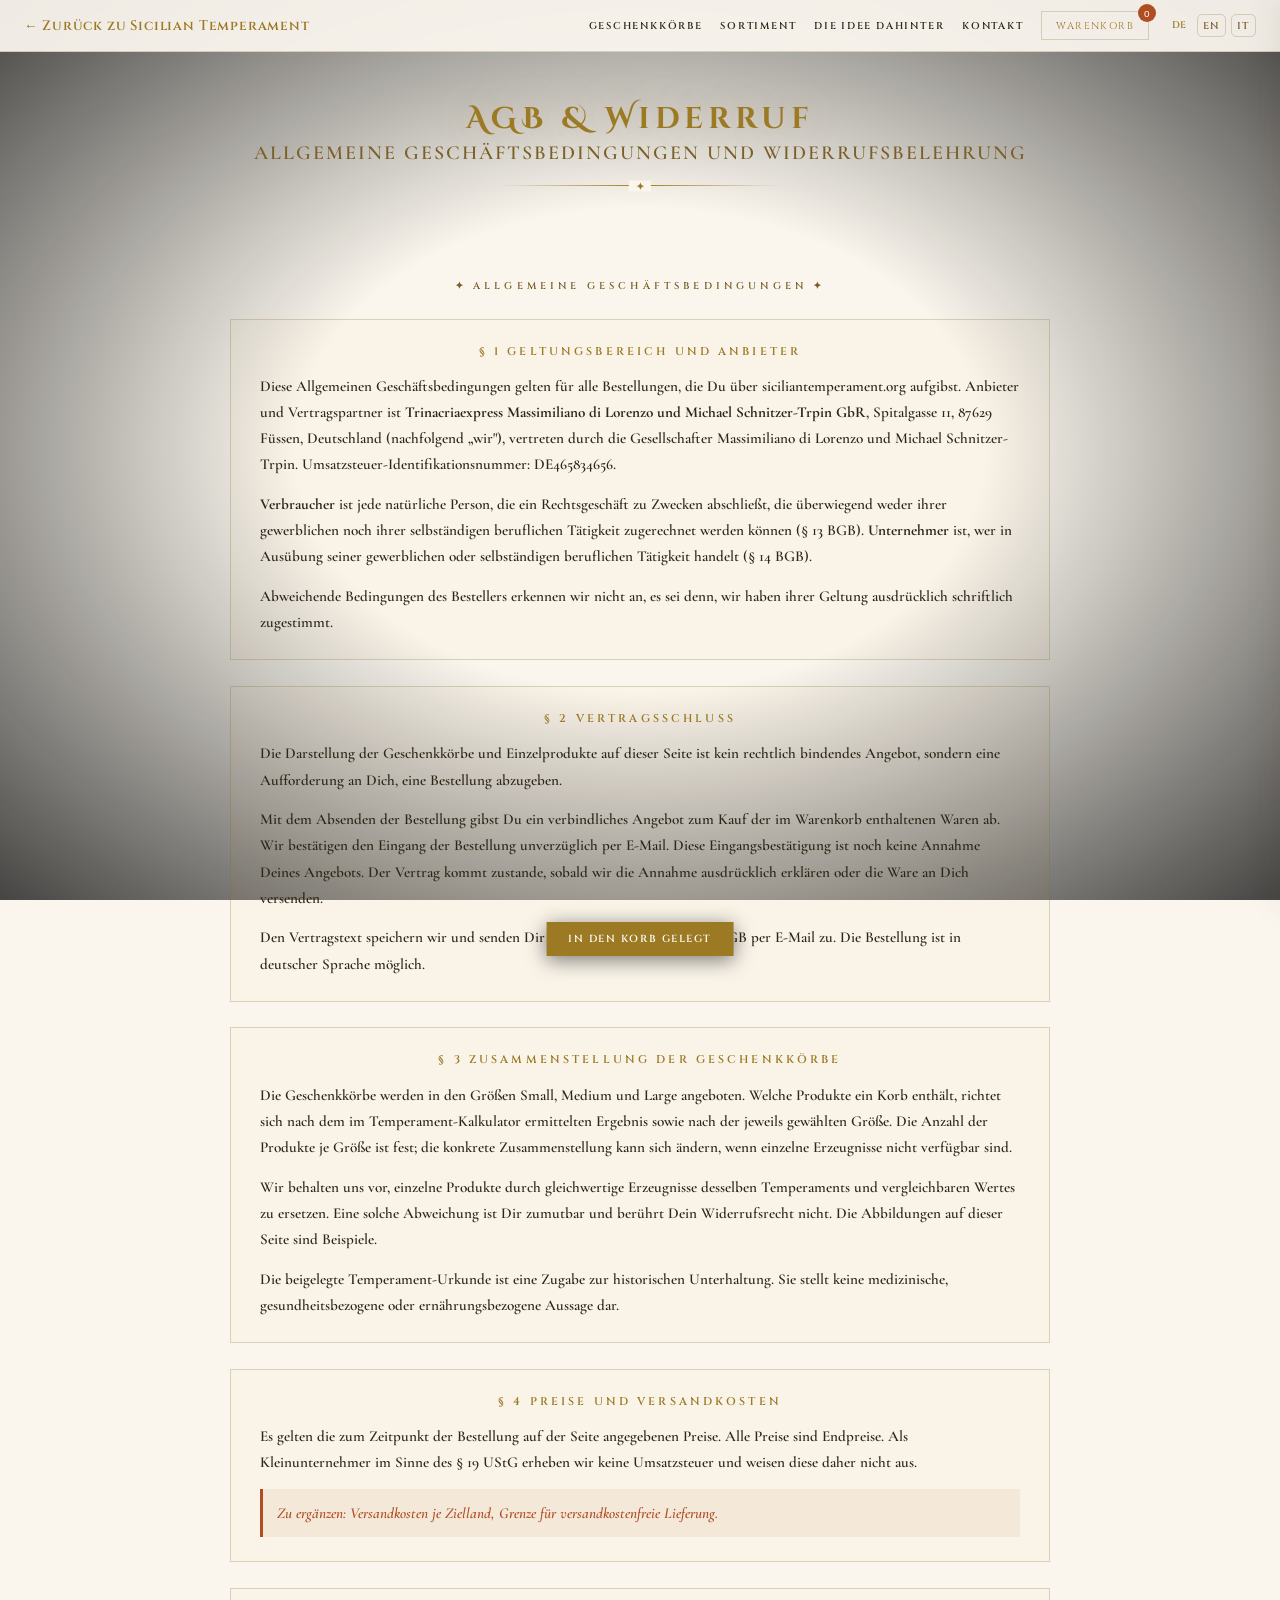
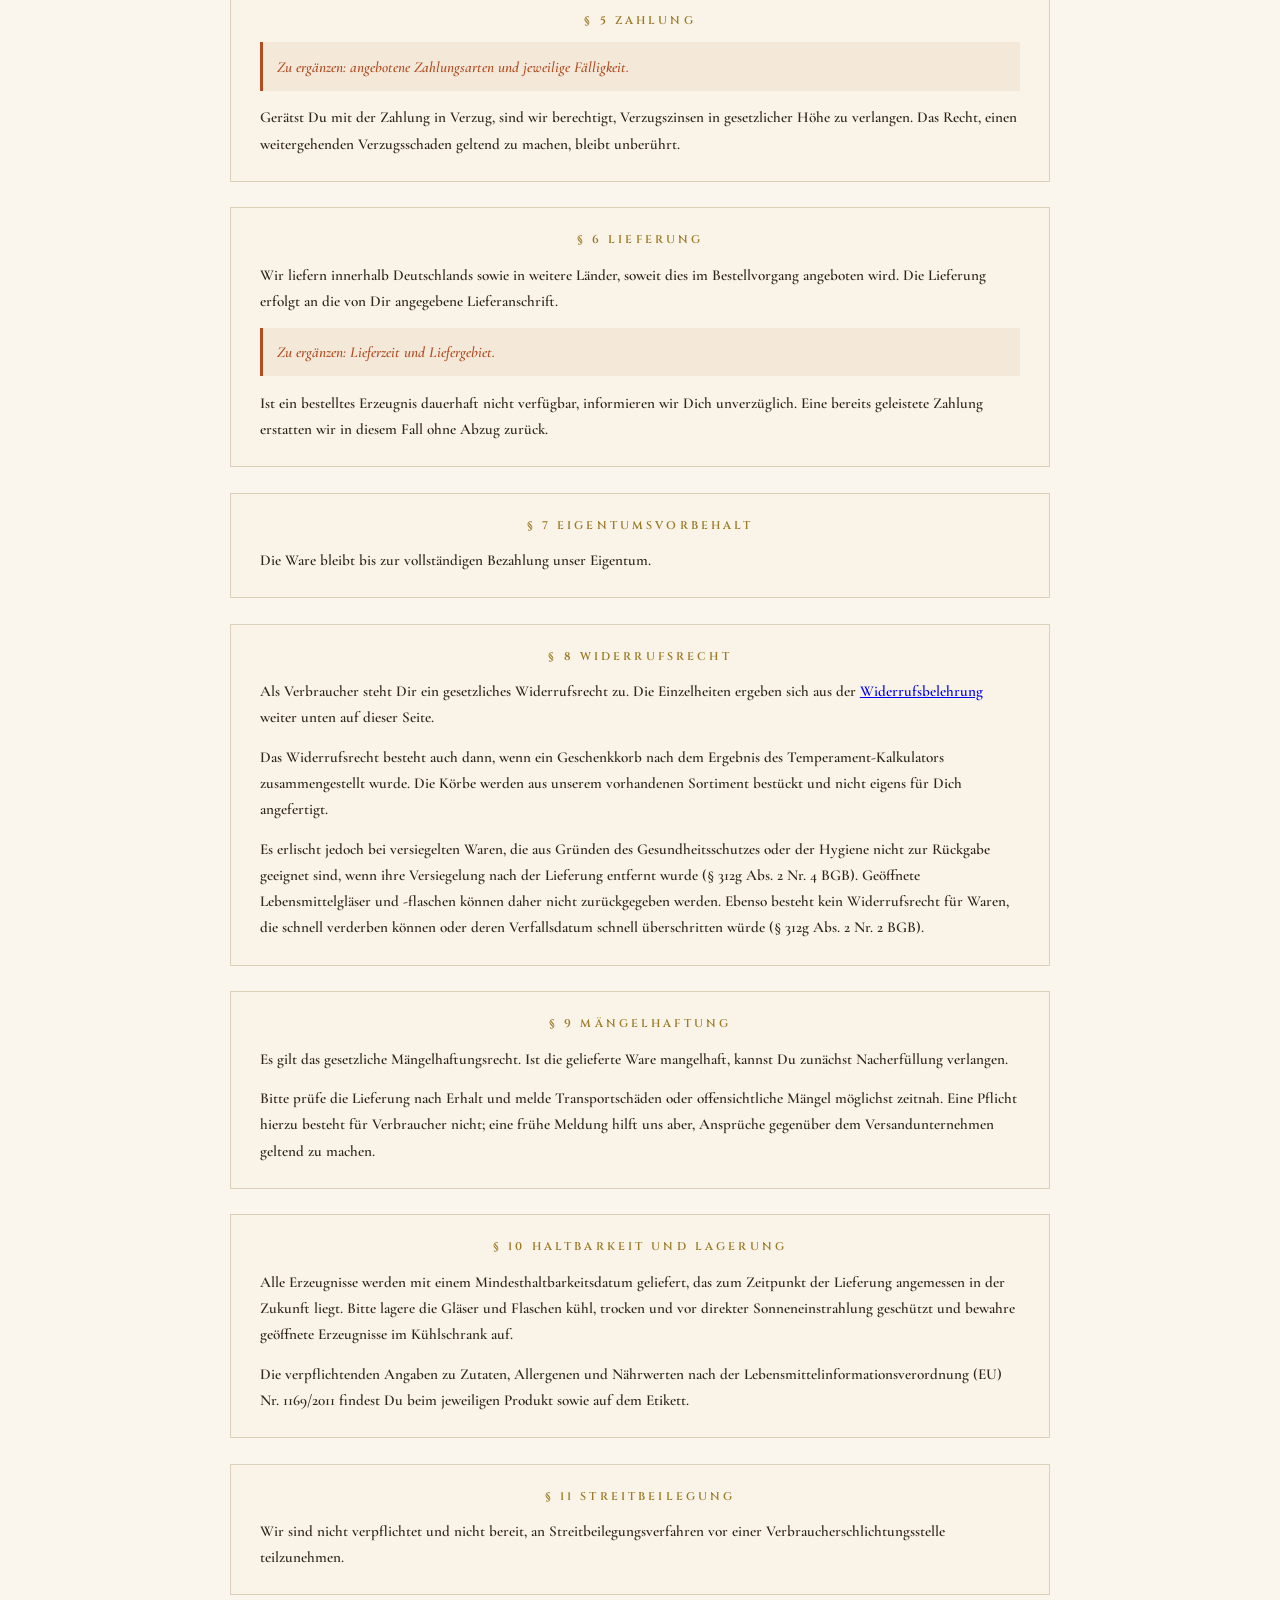
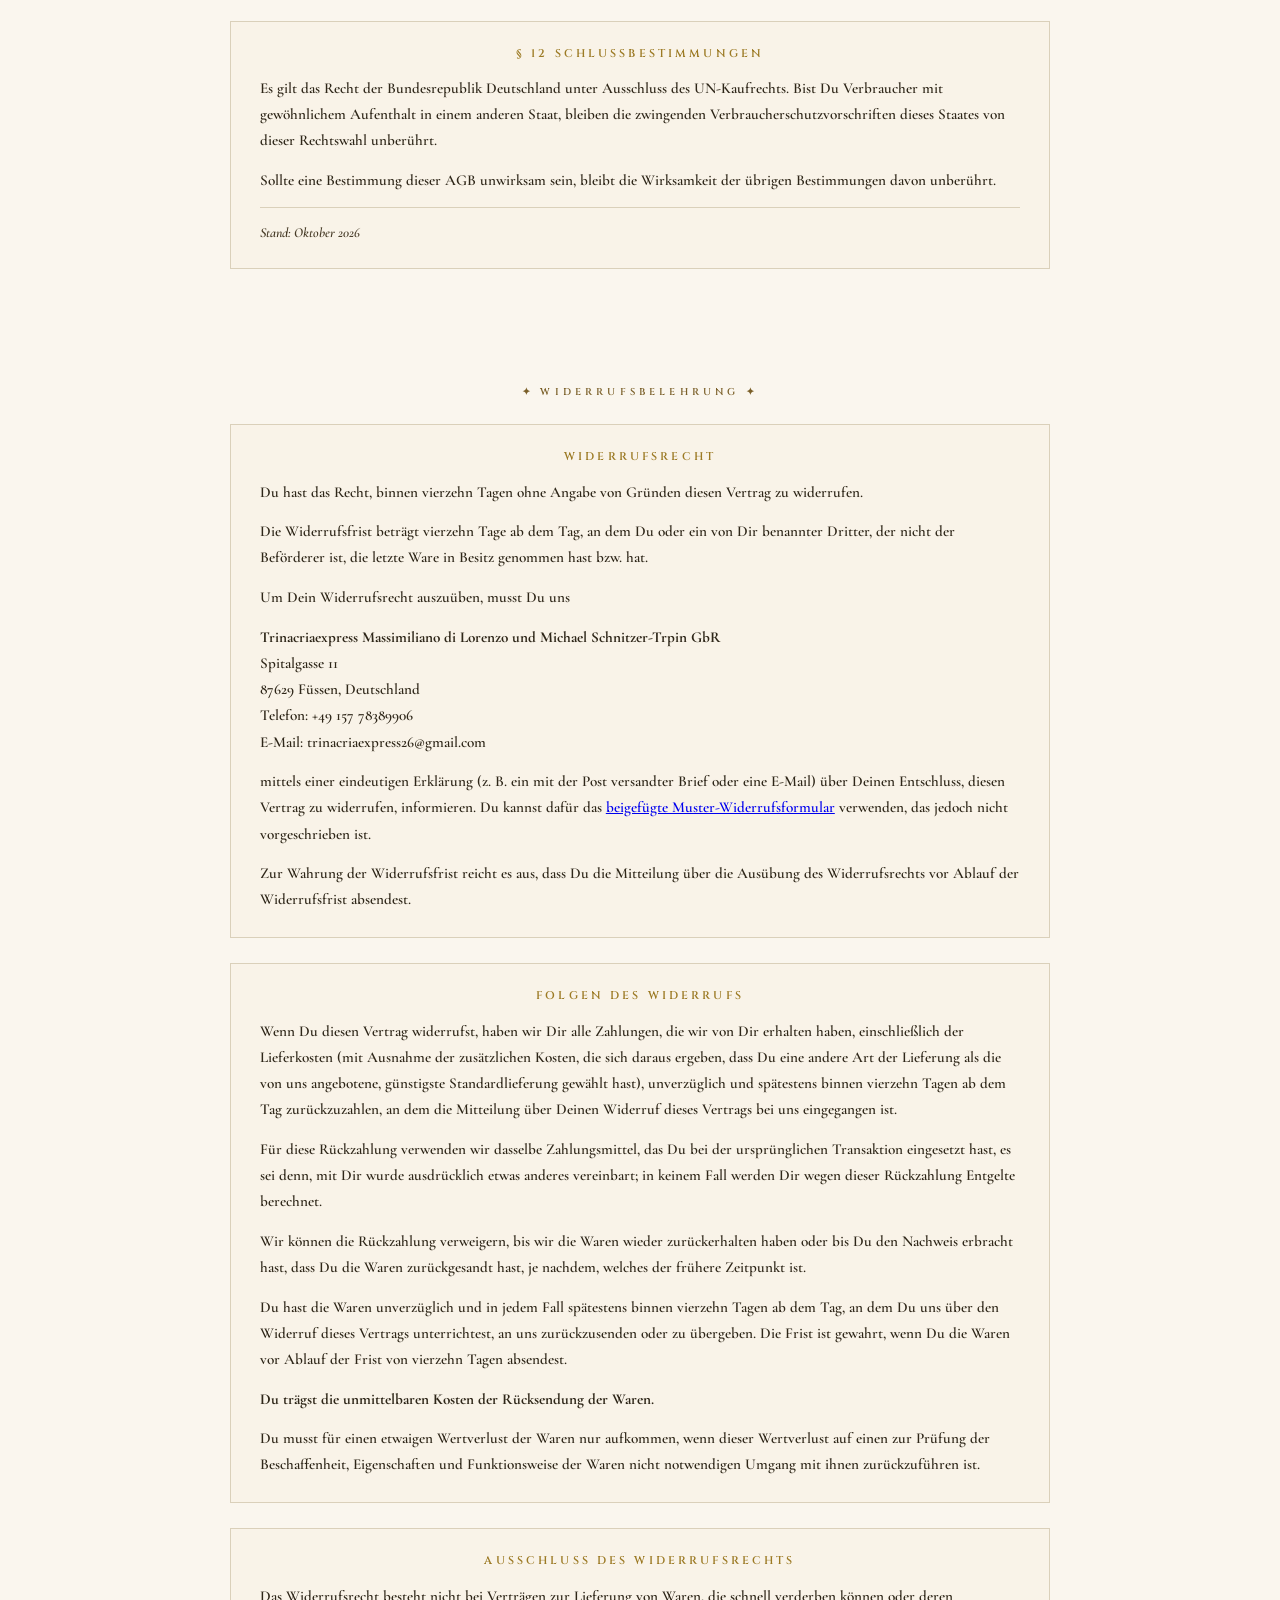
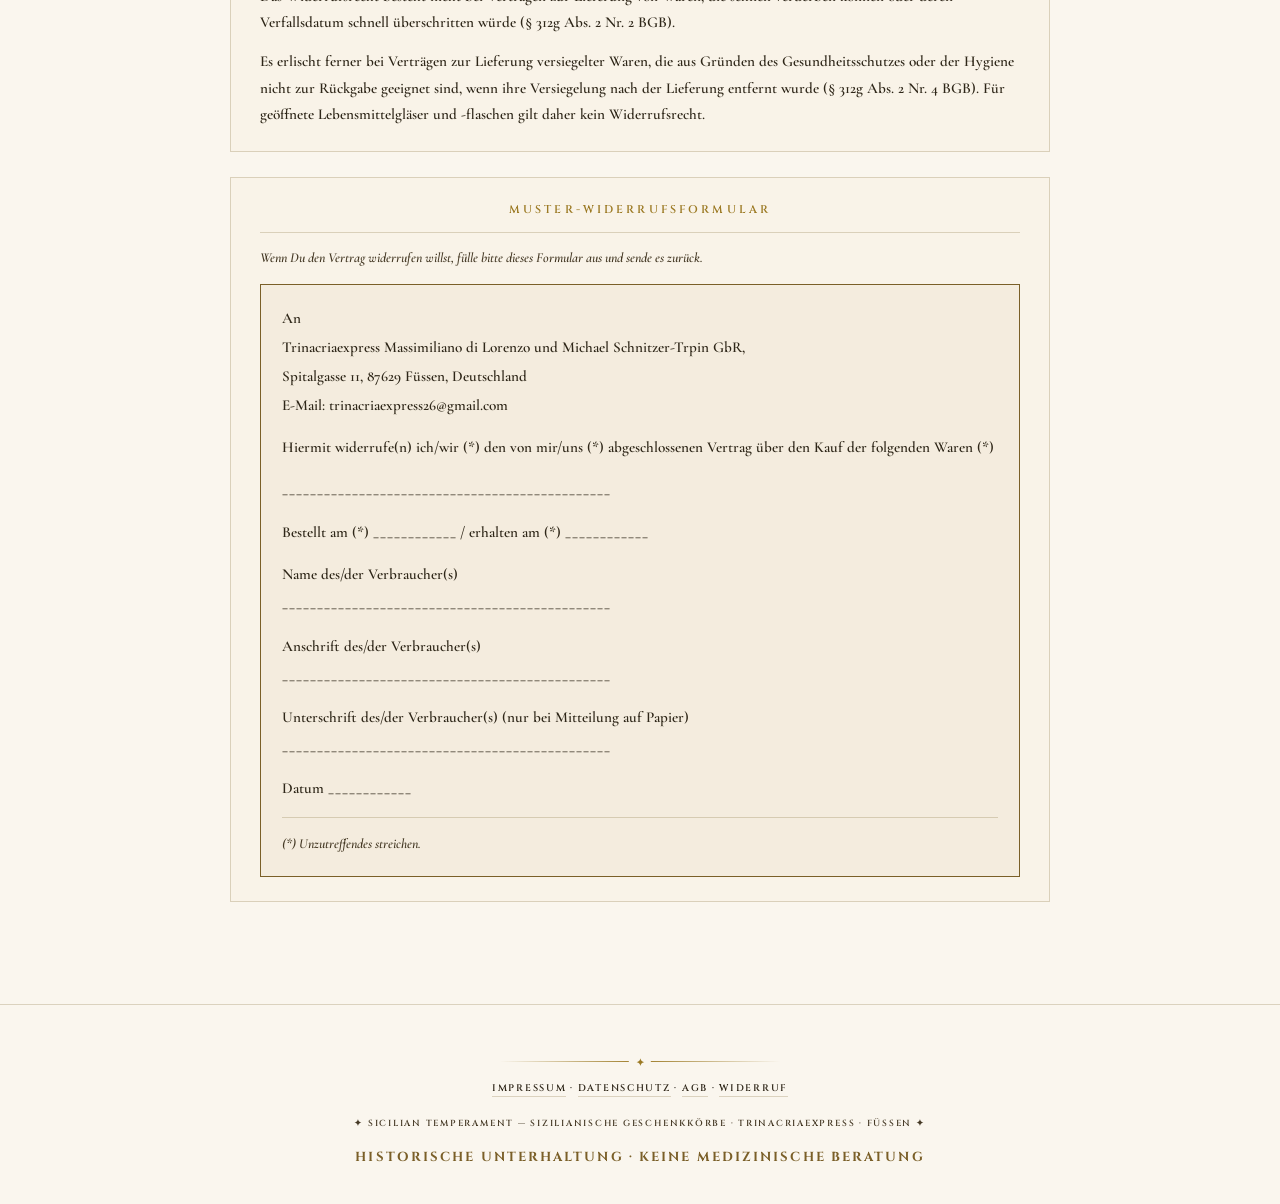
==== commit 5a552a3c: "Umsatzsteuer-Identifikationsnummer ins Impressum DE465834656 steht jetzt im Impressum — § 5 Abs. 1 N" ====
--- a/01_website/agb.html
+++ b/01_website/agb.html
@@ -5,7 +5,7 @@
 <meta name="viewport" content="width=device-width, initial-scale=1.0">
 <title>AGB &amp; Widerrufsbelehrung · Sicilian Temperament</title>
 <meta name="description" content="Allgemeine Geschäftsbedingungen, Widerrufsbelehrung und Widerrufsformular von Sicilian Temperament — Trinacriaexpress, Füssen.">
-<link rel="stylesheet" href="styles.css?v=31">
+<link rel="stylesheet" href="styles.css?v=33">
 </head>
 <body>
 <div class="wrap">
@@ -44,6 +44,7 @@
         <strong>Trinacriaexpress Massimiliano di Lorenzo und Michael Schnitzer-Trpin GbR</strong>,
         Spitalgasse 11, 87629 Füssen, Deutschland (nachfolgend „wir"), vertreten durch die
         Gesellschafter Massimiliano di Lorenzo und Michael Schnitzer-Trpin.
+        Umsatzsteuer-Identifikationsnummer: DE465834656.
       </p>
       <p>
         <strong>Verbraucher</strong> ist jede natürliche Person, die ein Rechtsgeschäft zu Zwecken
@@ -391,8 +392,8 @@
 <div class="toast" id="toast">In den Korb gelegt</div>
 
 </div>
-<script src="data.js?v=21"></script>
-<script src="cart.js?v=21"></script>
-<script src="nav.js?v=21"></script>
+<script src="data.js?v=26"></script>
+<script src="cart.js?v=26"></script>
+<script src="nav.js?v=26"></script>
 </body>
 </html>
--- a/01_website/styles.css
+++ b/01_website/styles.css
@@ -826,3 +826,7 @@
 .pinfo-note{font-style:italic;font-size:.78rem !important;color:var(--ink-faint) !important;}
 .pinfo-warn{font-style:italic;color:var(--chol) !important;font-size:.8rem !important;}
 .pinfo-fehlt summary{color:var(--chol);}
+
+/* Platzhalter-Erzeugnisse (noch ohne Preis) */
+.pbald{font-family:'Cinzel',serif;font-size:.54rem;letter-spacing:.18em;
+  text-transform:uppercase;color:var(--gold-dim);font-style:normal;}
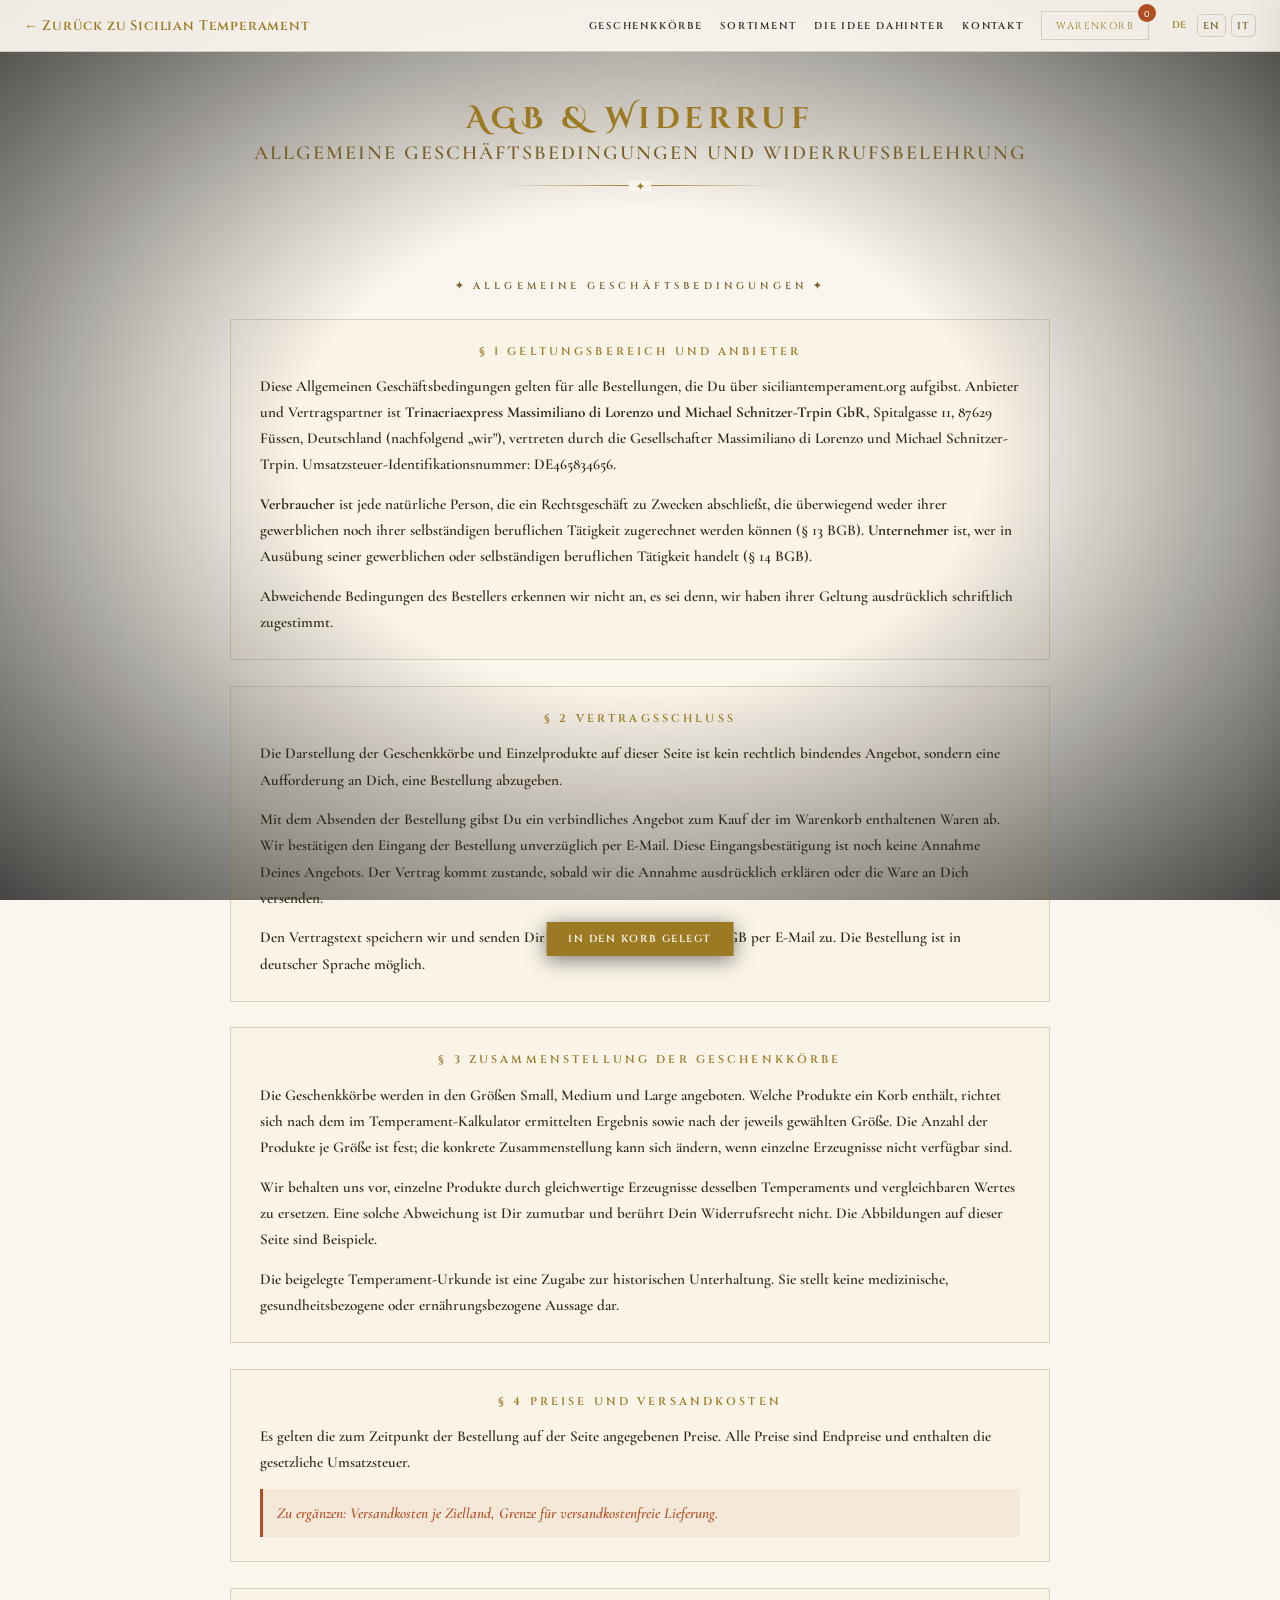
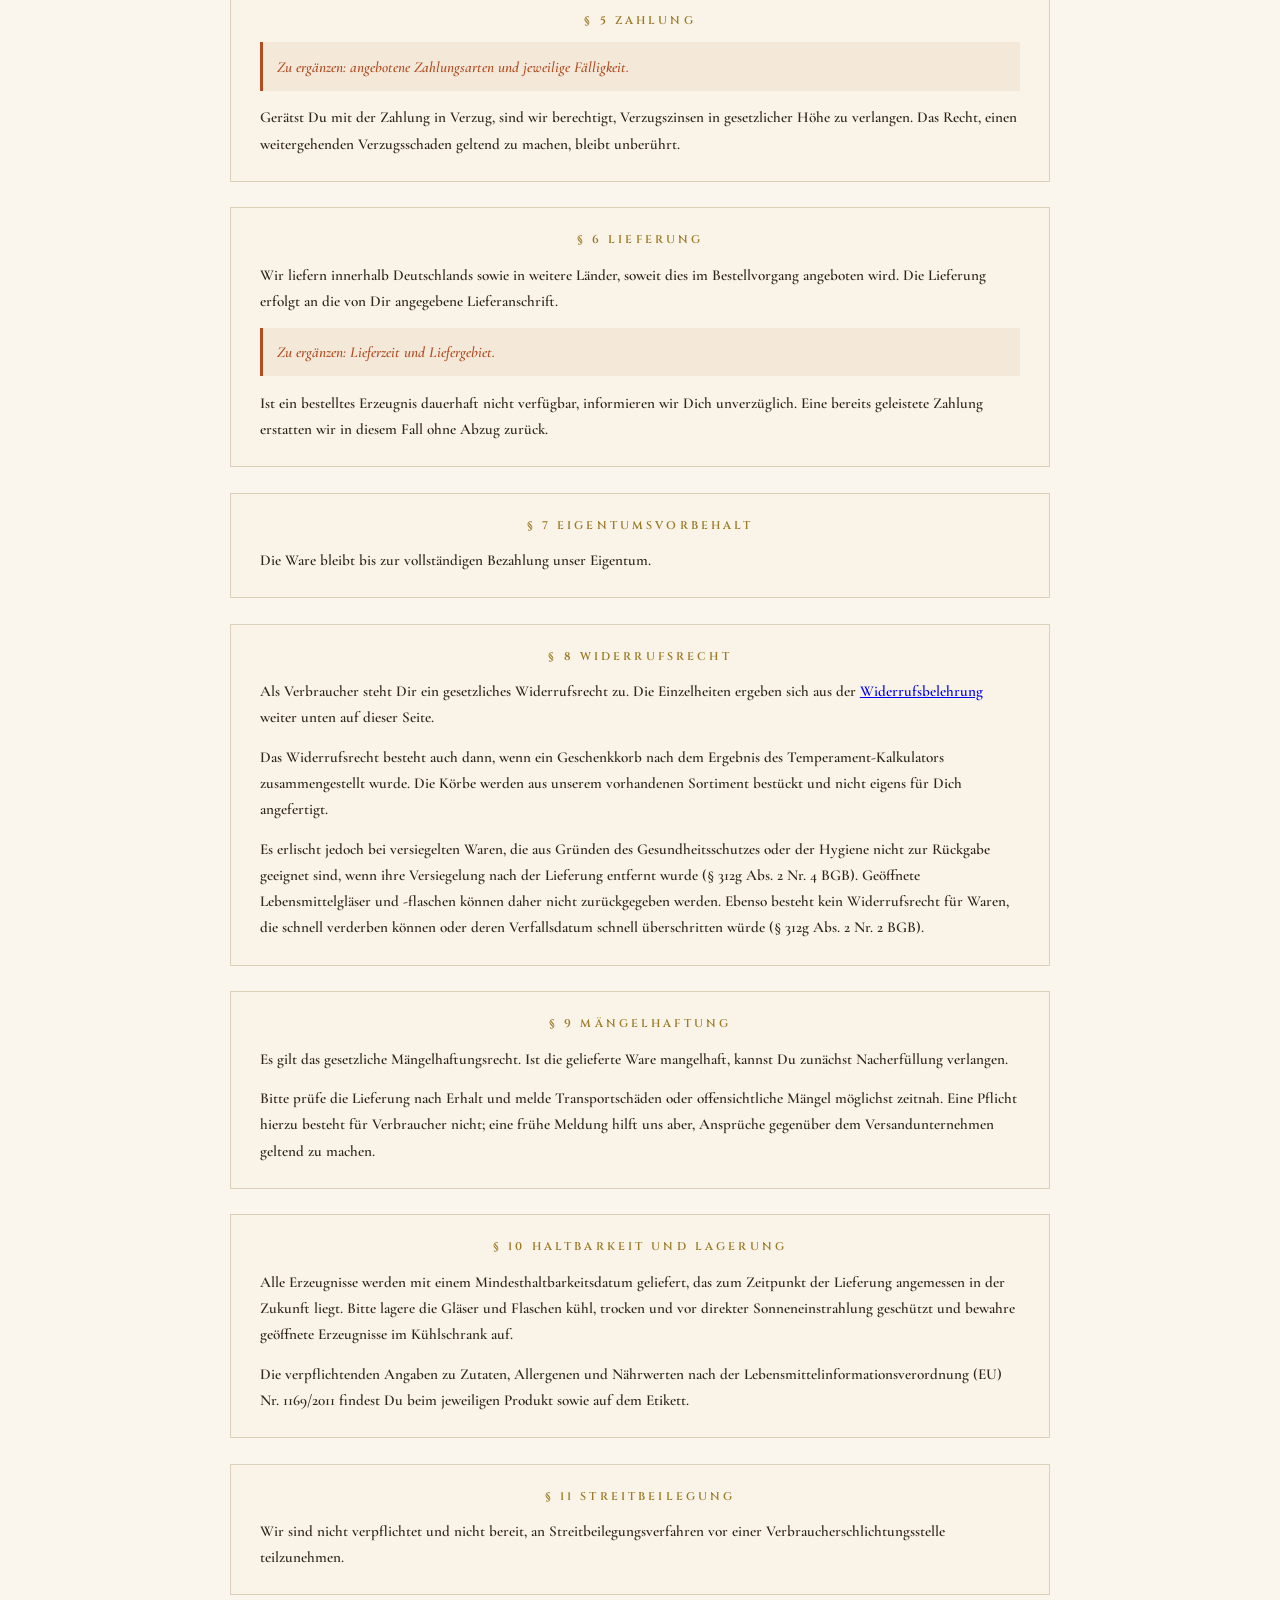
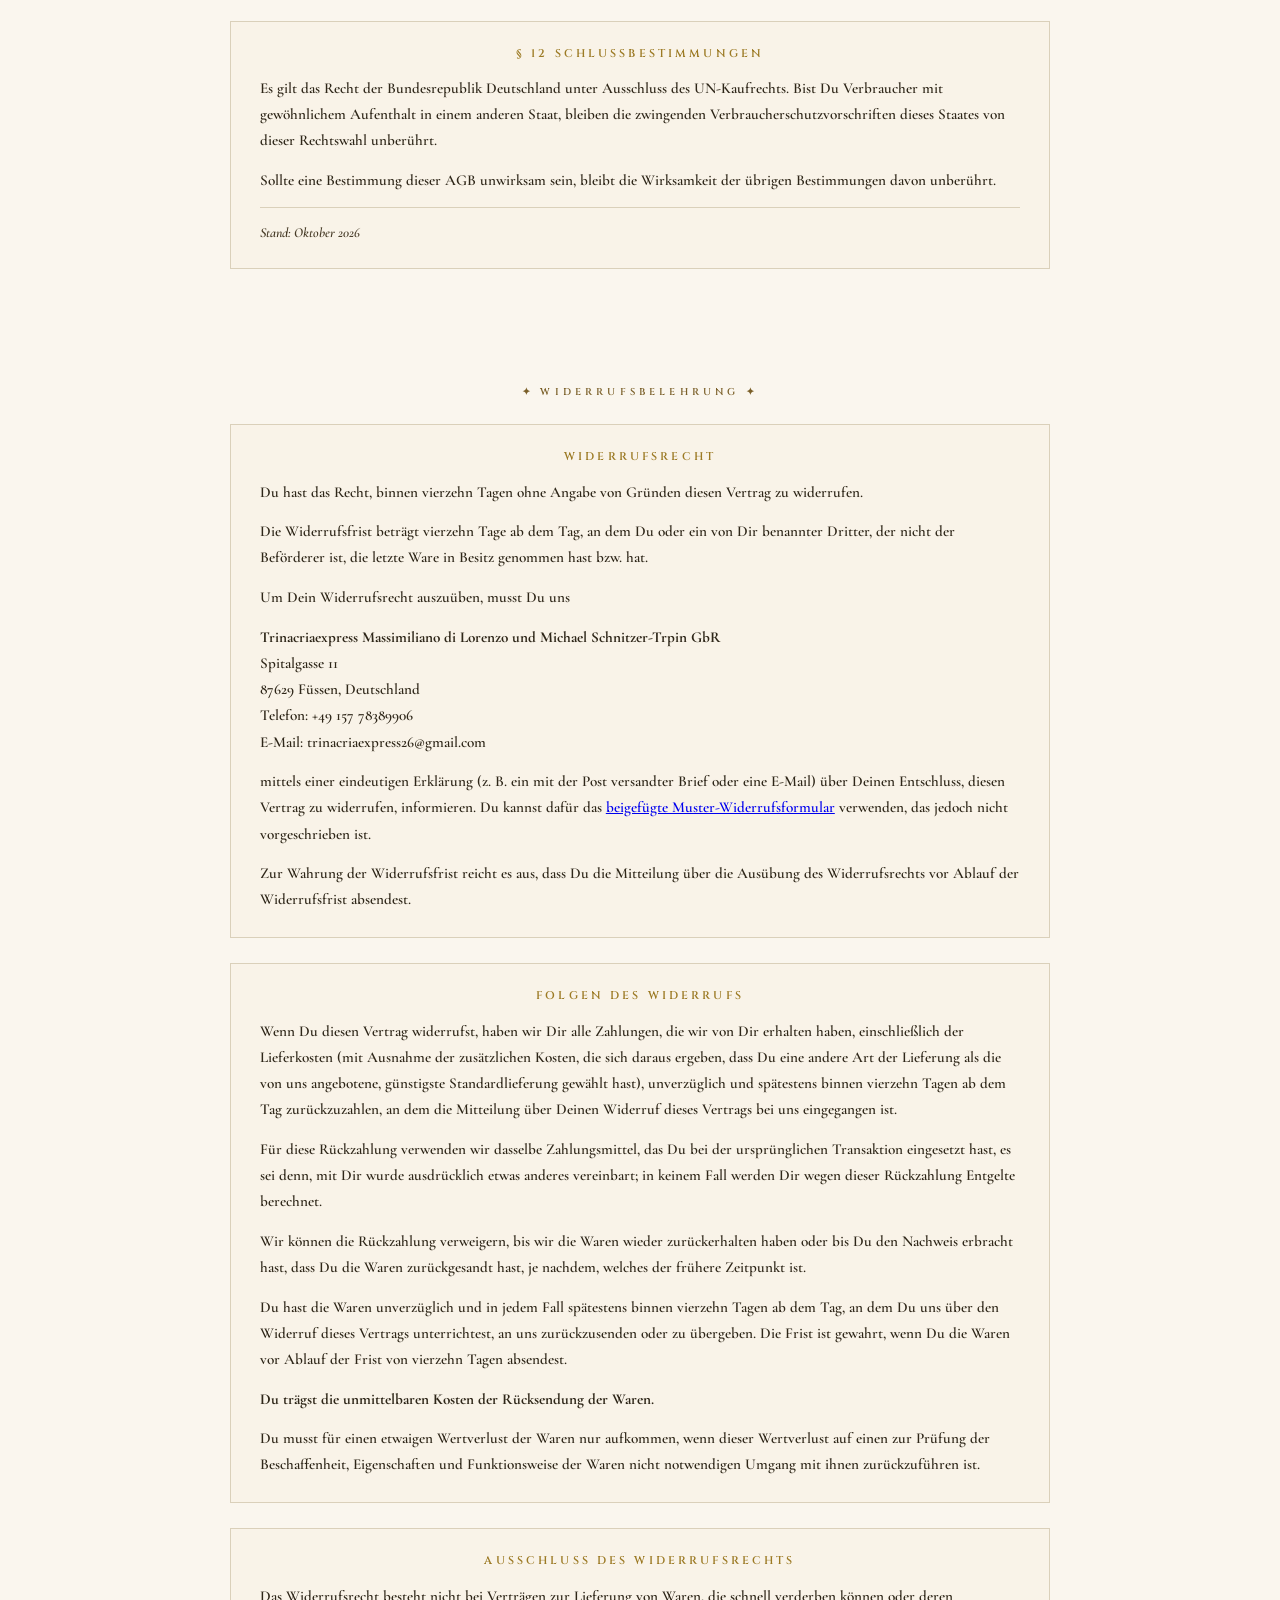
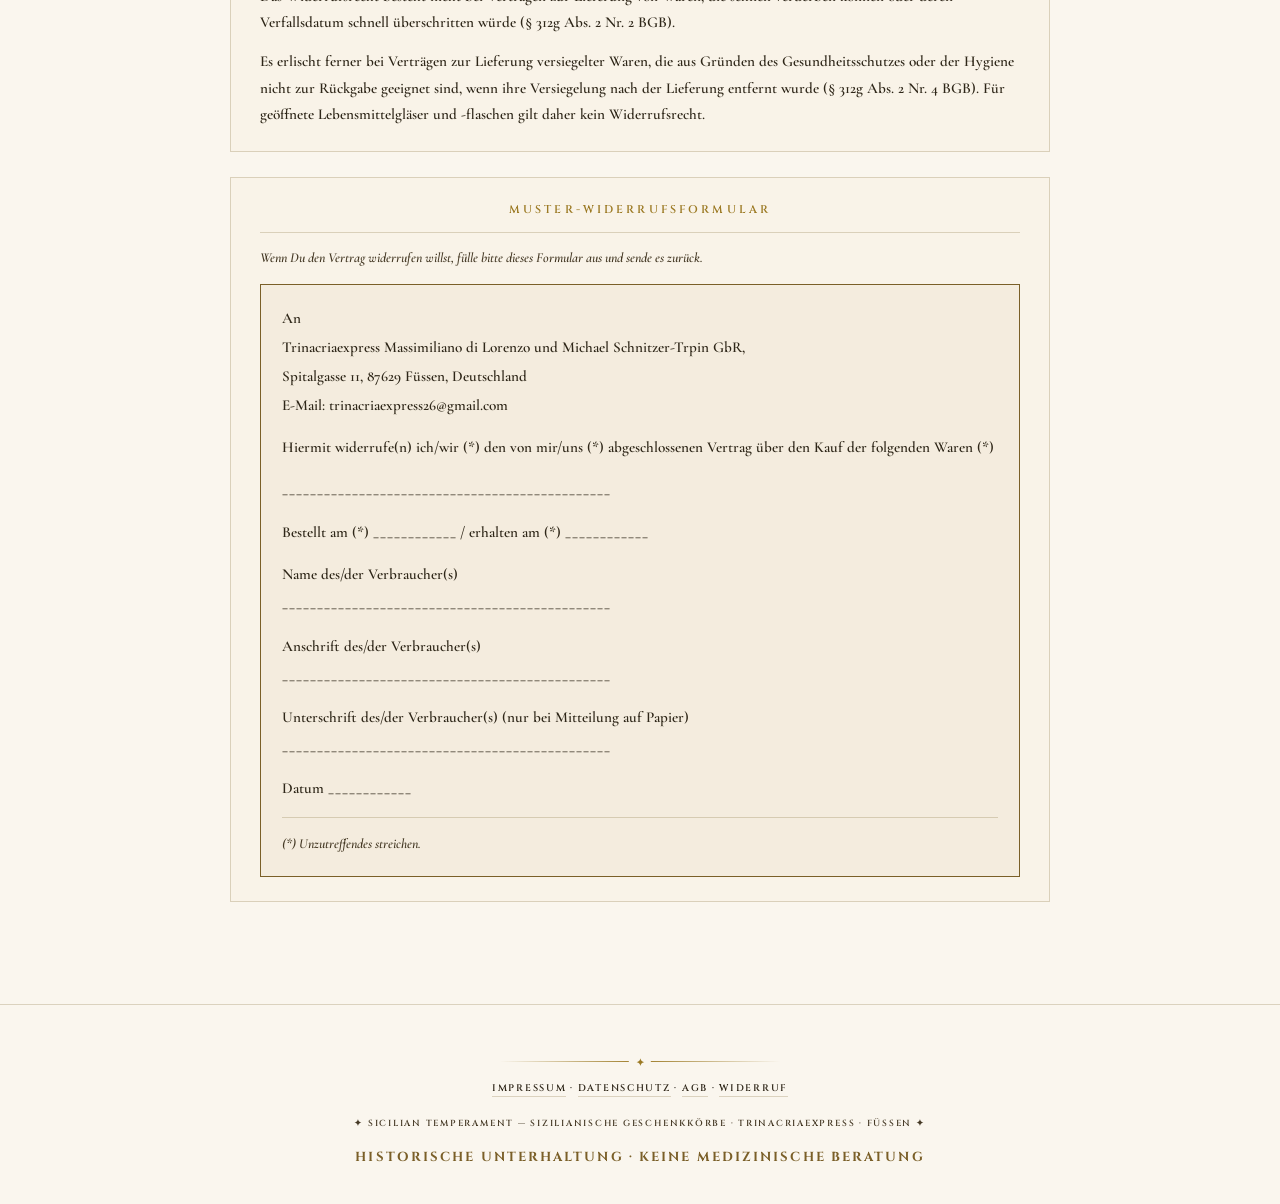
==== commit 7f8aa01a: "Kleinunternehmerregelung entfernt Die GbR ist kein Kleinunternehmen. Der Hinweis nach § 19 UStG ist " ====
--- a/01_website/agb.html
+++ b/01_website/agb.html
@@ -5,7 +5,7 @@
 <meta name="viewport" content="width=device-width, initial-scale=1.0">
 <title>AGB &amp; Widerrufsbelehrung · Sicilian Temperament</title>
 <meta name="description" content="Allgemeine Geschäftsbedingungen, Widerrufsbelehrung und Widerrufsformular von Sicilian Temperament — Trinacriaexpress, Füssen.">
-<link rel="stylesheet" href="styles.css?v=33">
+<link rel="stylesheet" href="styles.css?v=34">
 </head>
 <body>
 <div class="wrap">
@@ -105,8 +105,7 @@
     <div class="legal-text">
       <p>
         Es gelten die zum Zeitpunkt der Bestellung auf der Seite angegebenen Preise. Alle Preise sind
-        Endpreise. Als Kleinunternehmer im Sinne des § 19 UStG erheben wir keine Umsatzsteuer und
-        weisen diese daher nicht aus.
+        Endpreise und enthalten die gesetzliche Umsatzsteuer.
       </p>
       <p class="legal-luecke">
         Zu ergänzen: Versandkosten je Zielland, Grenze für versandkostenfreie Lieferung.
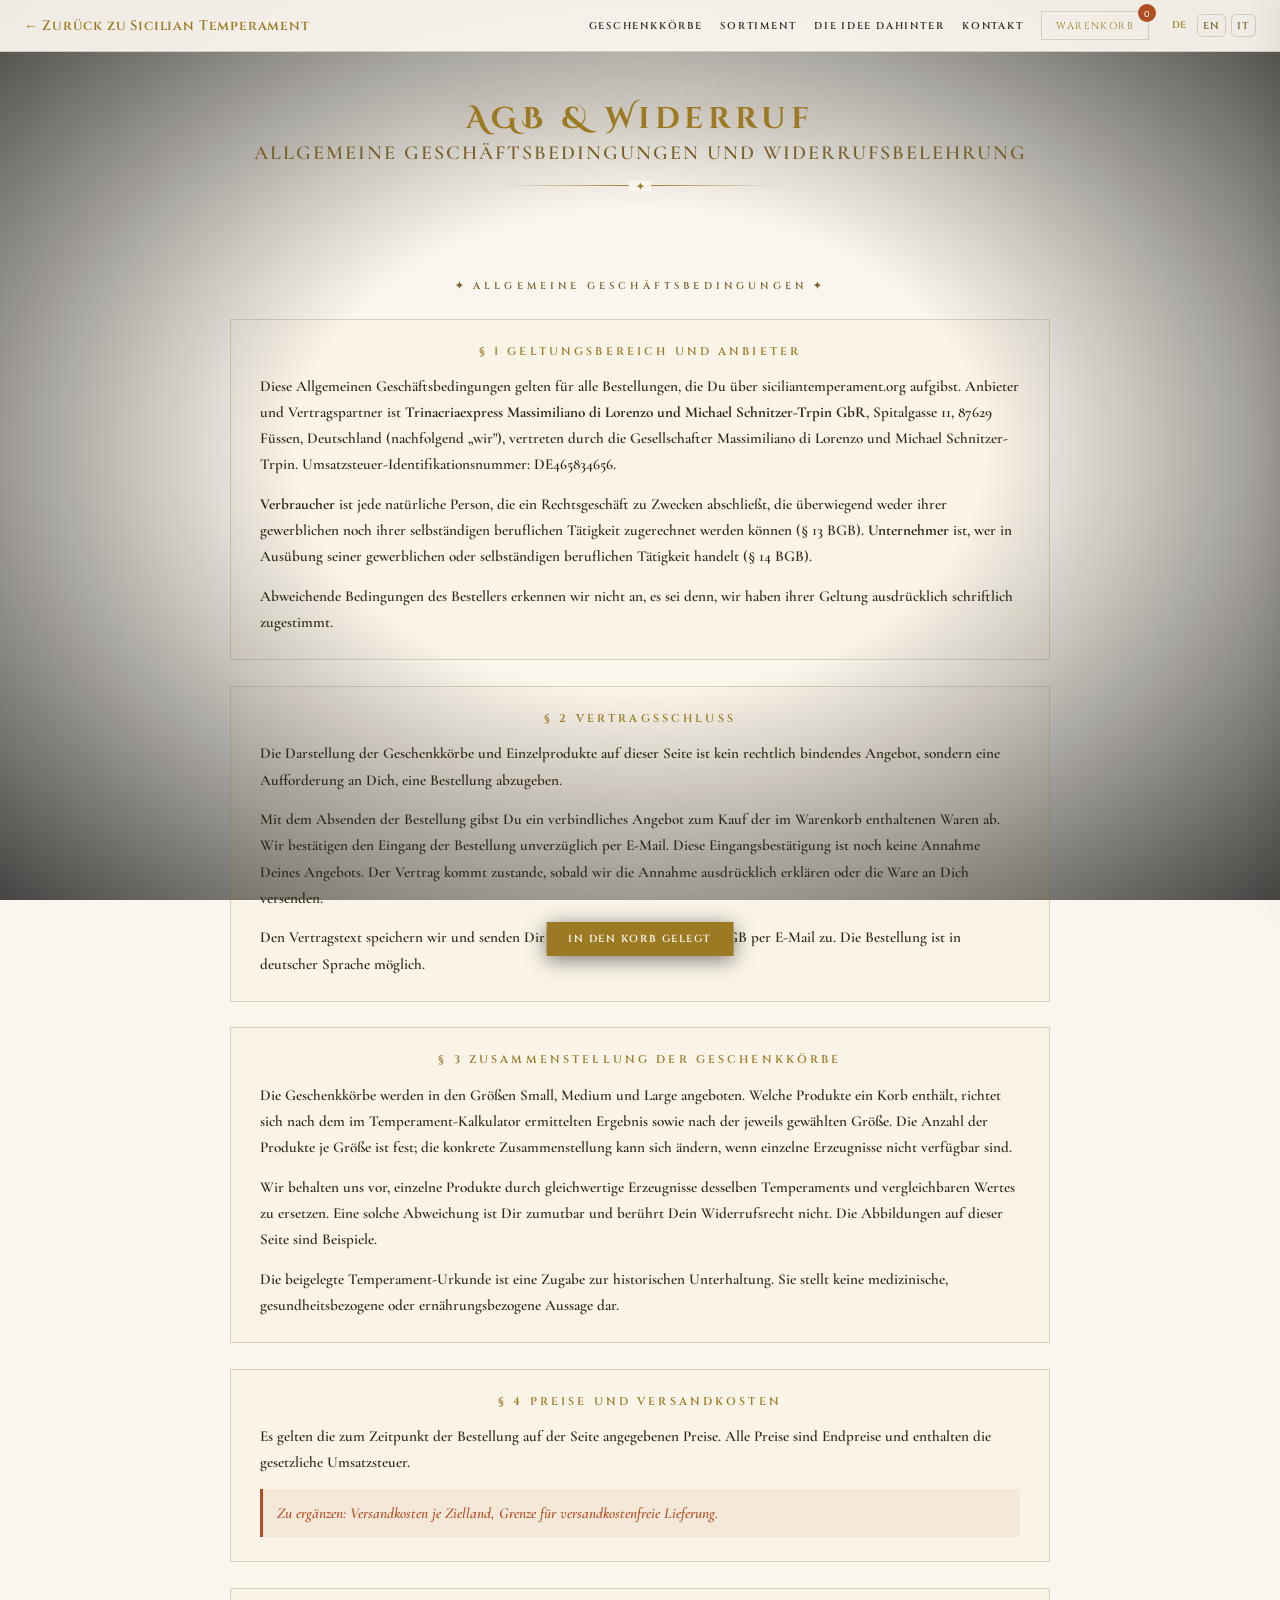
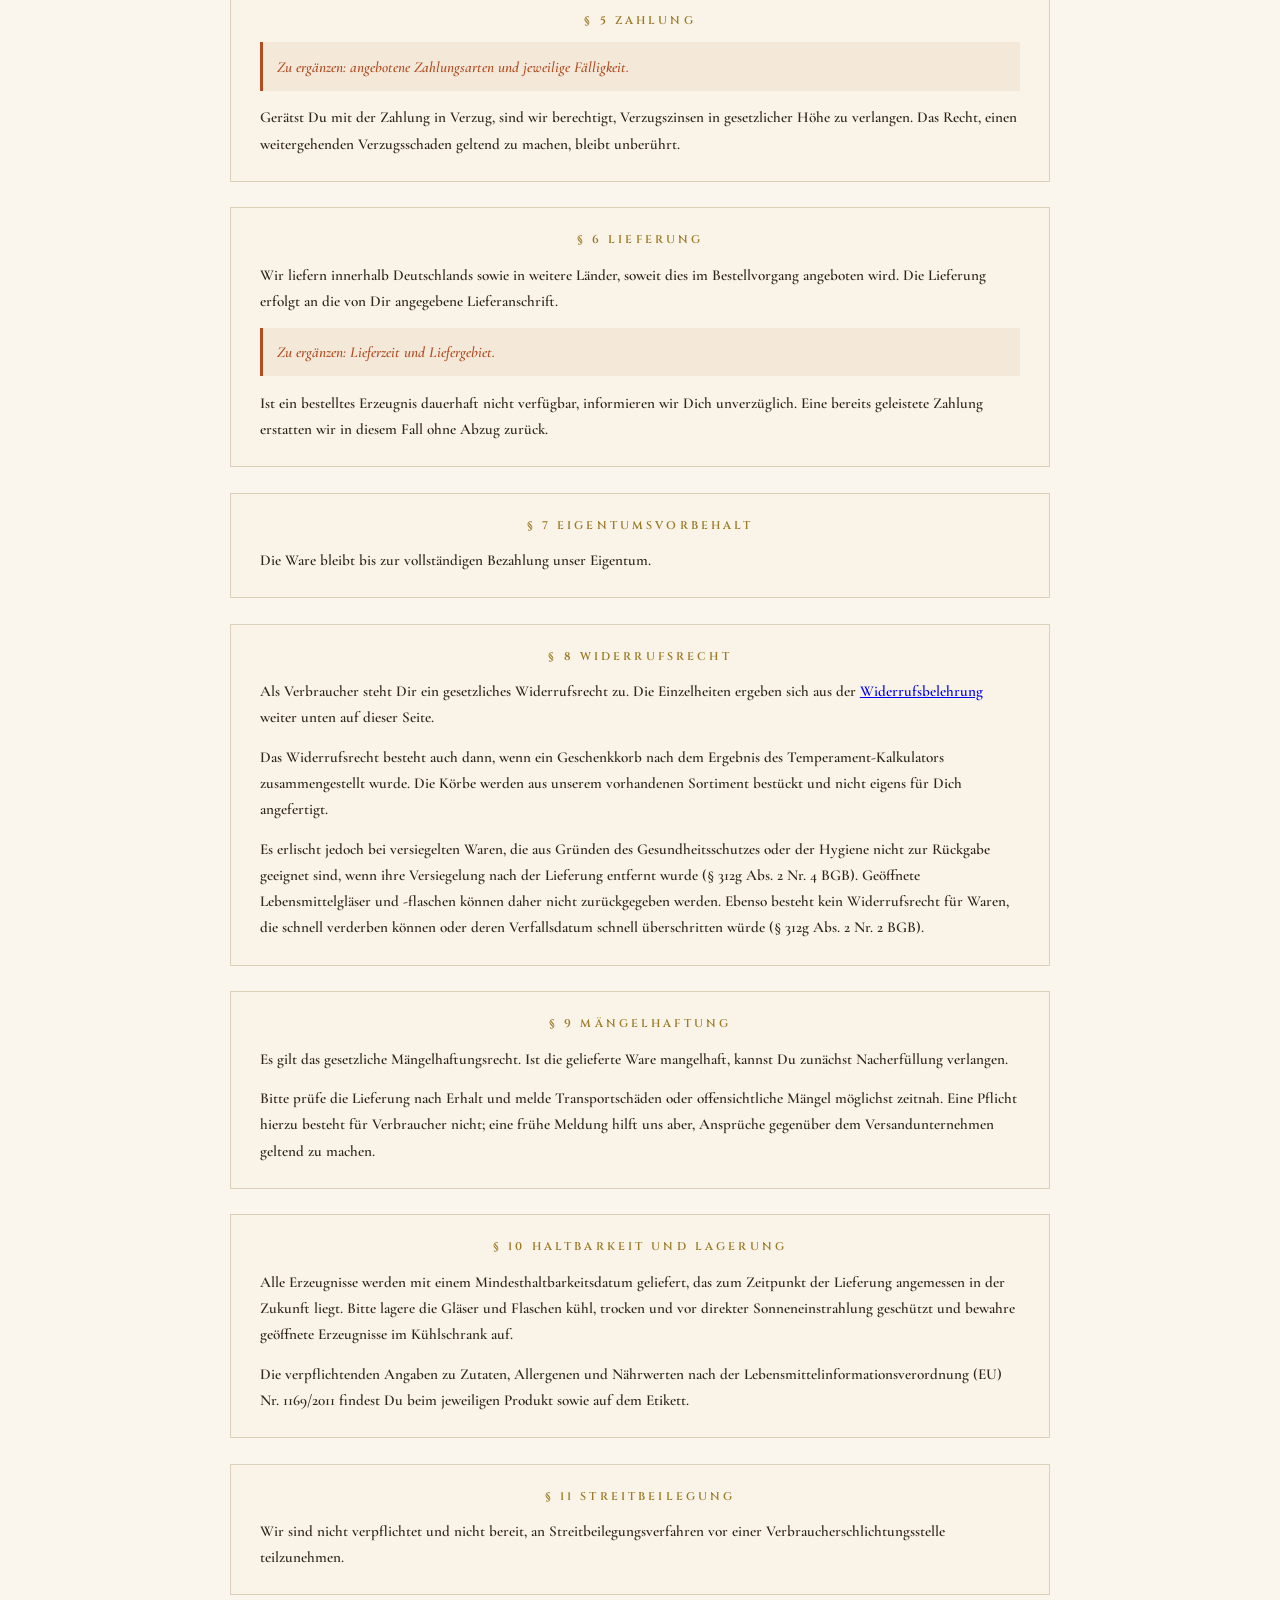
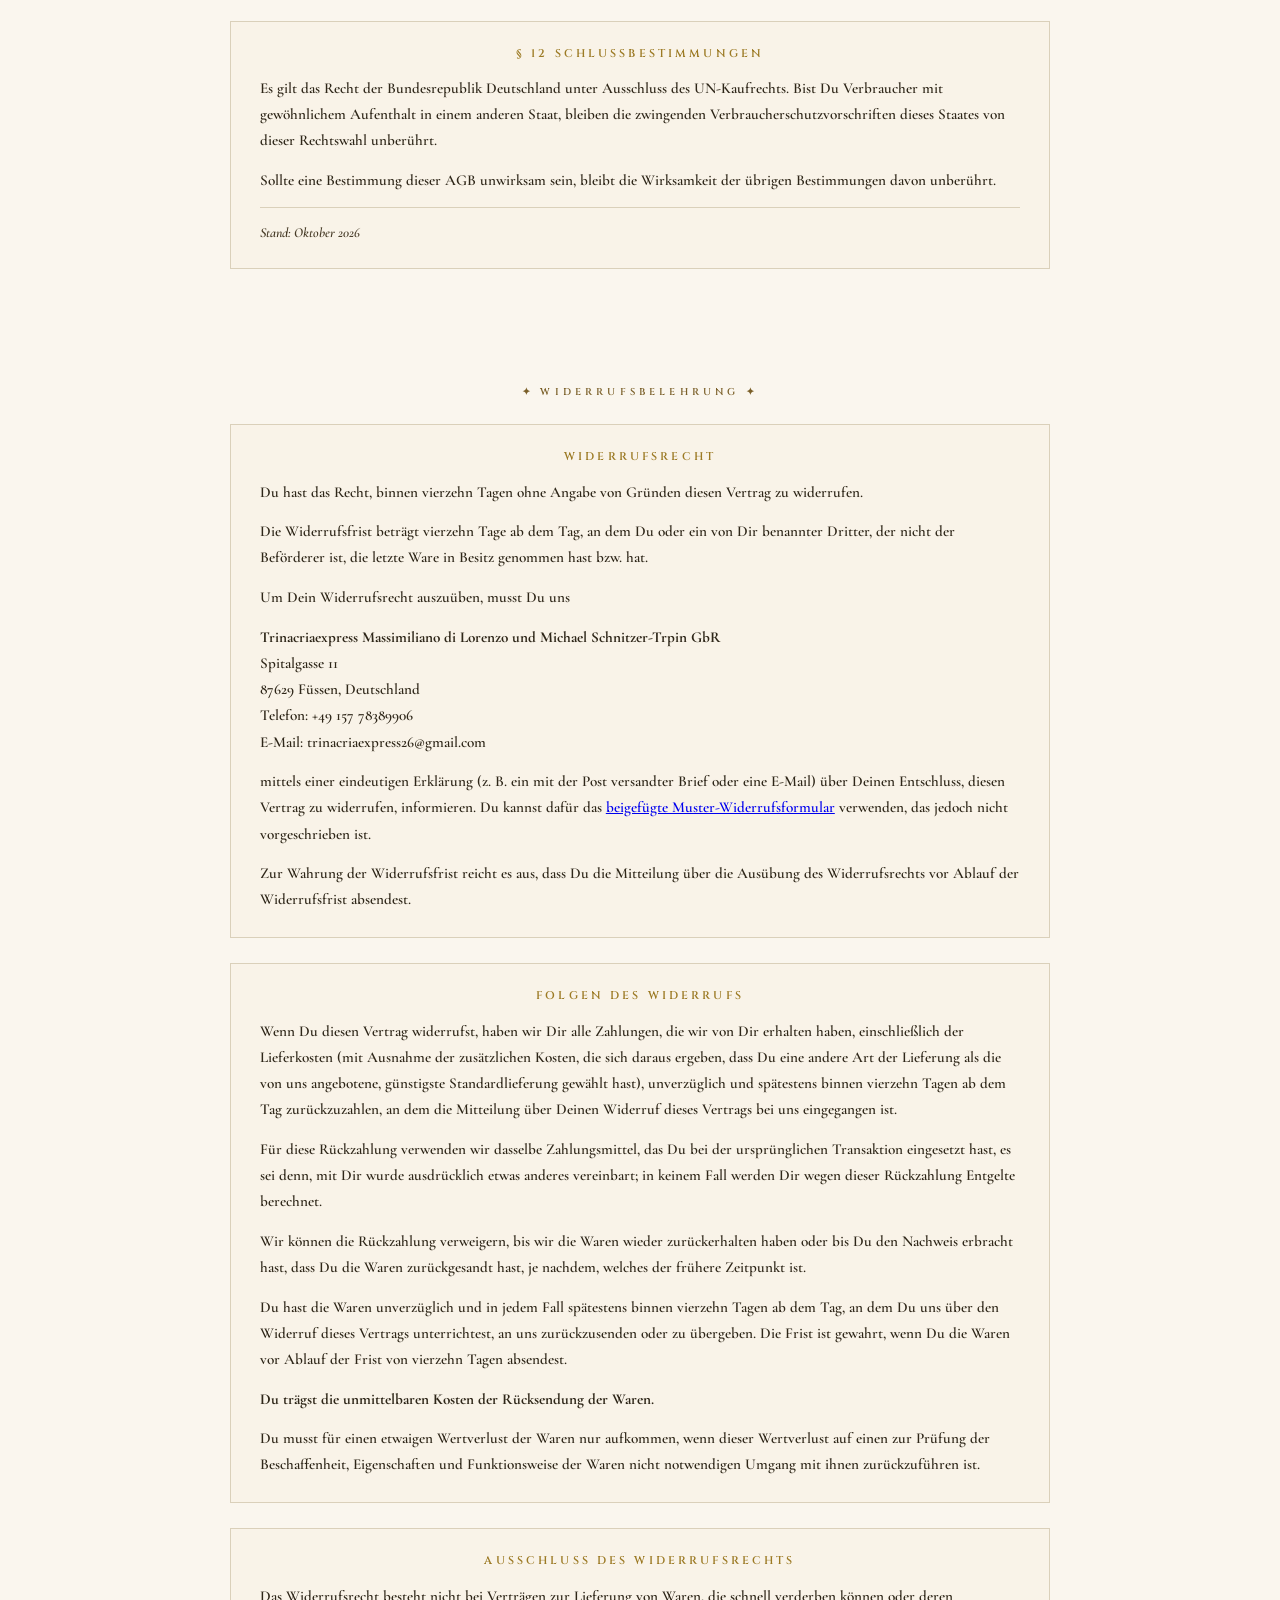
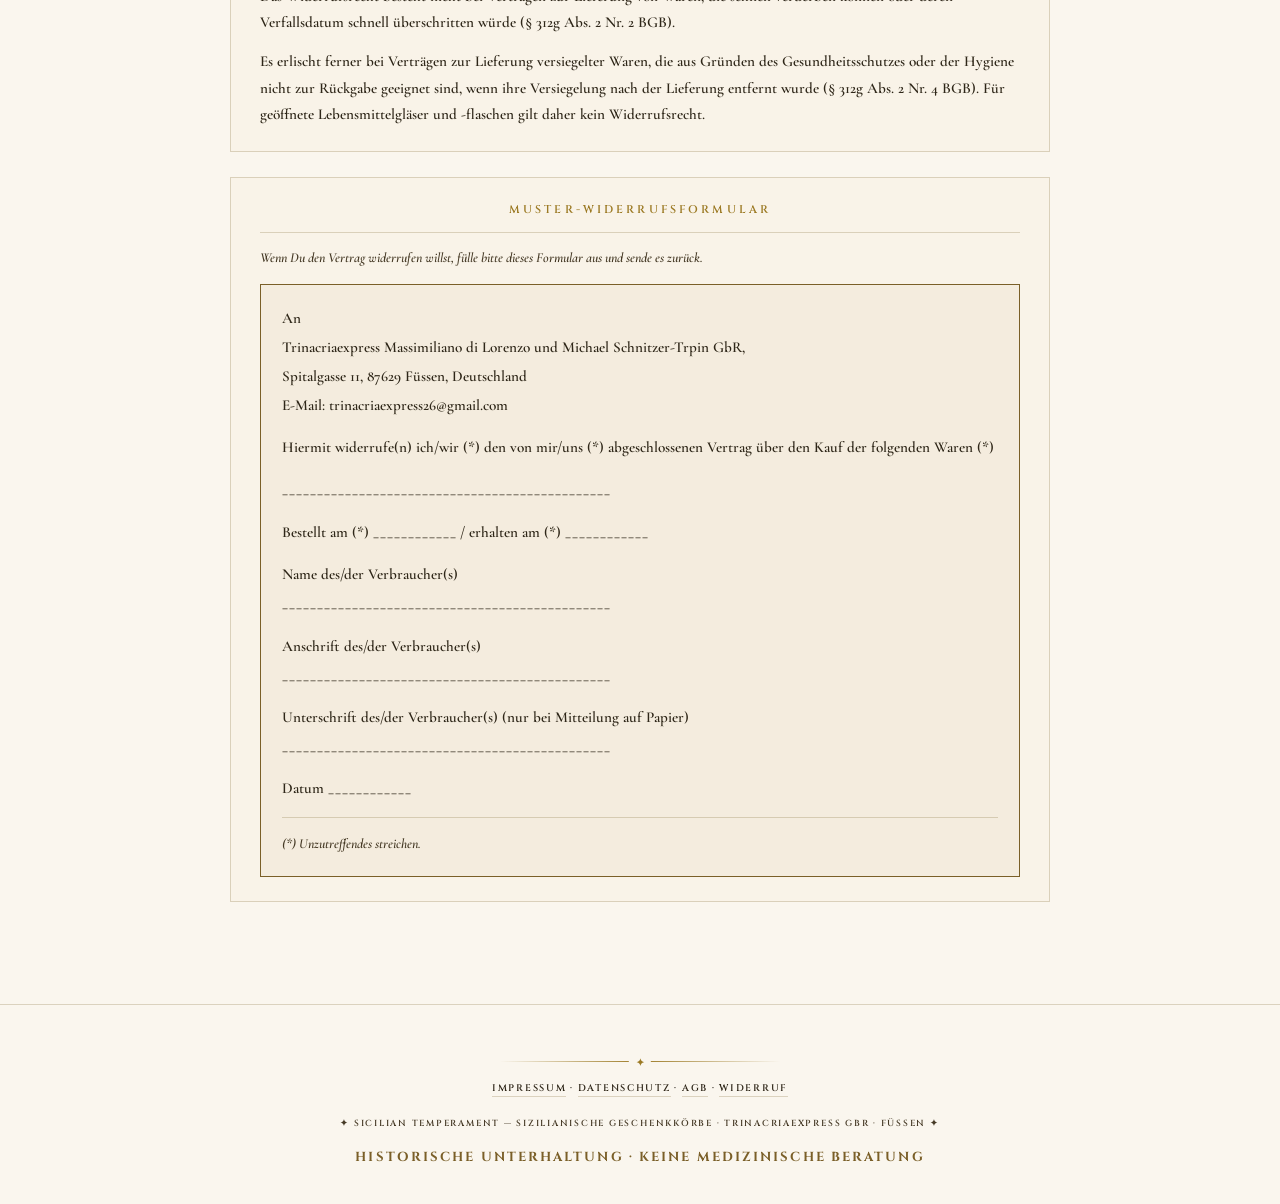
==== commit bd815204: "Rechtsform überall am Firmennamen Die Firma hieß in Fußzeile, Urkunde und Seitenbeschreibungen nur "" ====
--- a/01_website/agb.html
+++ b/01_website/agb.html
@@ -4,8 +4,8 @@
 <meta charset="UTF-8">
 <meta name="viewport" content="width=device-width, initial-scale=1.0">
 <title>AGB &amp; Widerrufsbelehrung · Sicilian Temperament</title>
-<meta name="description" content="Allgemeine Geschäftsbedingungen, Widerrufsbelehrung und Widerrufsformular von Sicilian Temperament — Trinacriaexpress, Füssen.">
-<link rel="stylesheet" href="styles.css?v=34">
+<meta name="description" content="Allgemeine Geschäftsbedingungen, Widerrufsbelehrung und Widerrufsformular von Sicilian Temperament — Trinacriaexpress GbR, Füssen.">
+<link rel="stylesheet" href="styles.css?v=35">
 </head>
 <body>
 <div class="wrap">
@@ -373,7 +373,7 @@
     <a href="kontakt.html#rechtliches">Impressum</a> · <a href="kontakt.html#rechtliches">Datenschutz</a> · <a href="agb.html">AGB</a> · <a href="agb.html#widerruf">Widerruf</a>
   </div>
   <div class="colo" style="margin-top:1.2rem;">
-    ✦ SICILIAN TEMPERAMENT — Sizilianische Geschenkkörbe · Trinacriaexpress · Füssen ✦
+    ✦ SICILIAN TEMPERAMENT — Sizilianische Geschenkkörbe · Trinacriaexpress GbR · Füssen ✦
   </div>
   <div class="footer-hinweis">Historische Unterhaltung · Keine medizinische Beratung</div>
 </footer>
